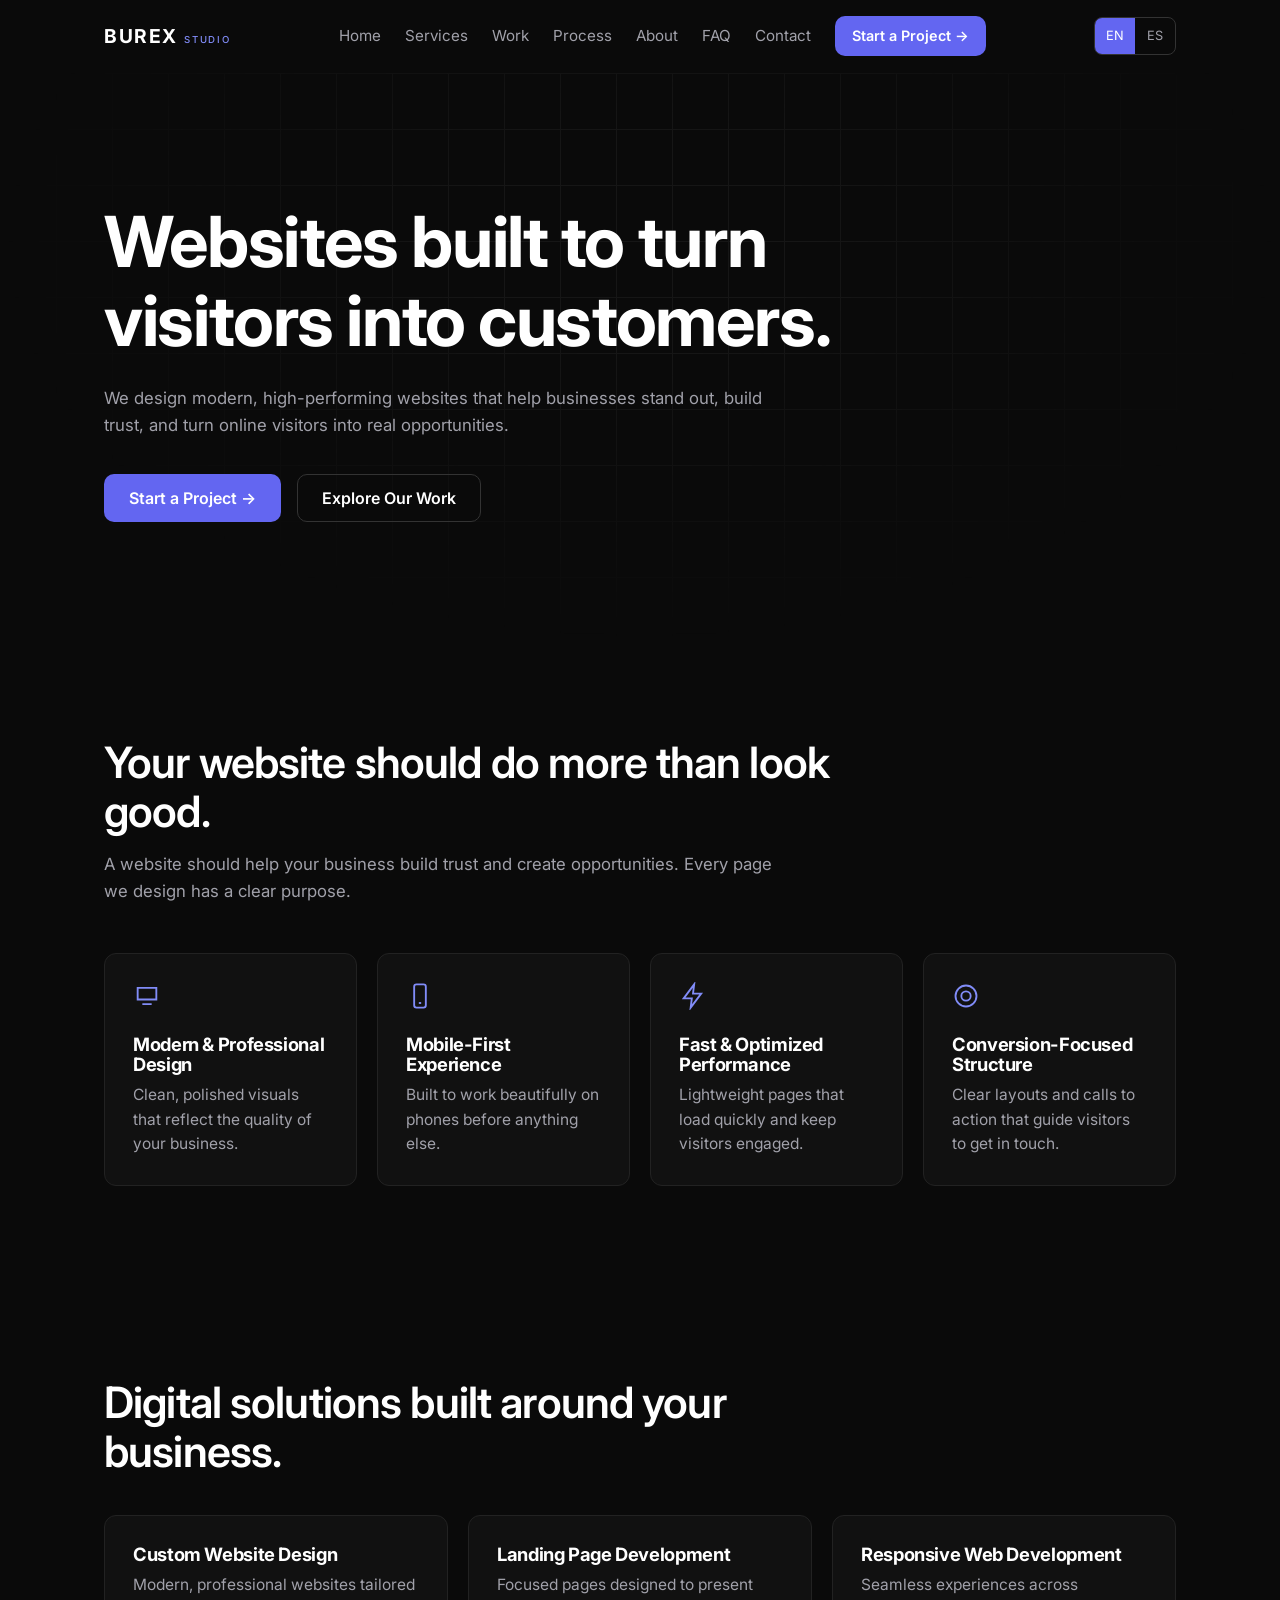
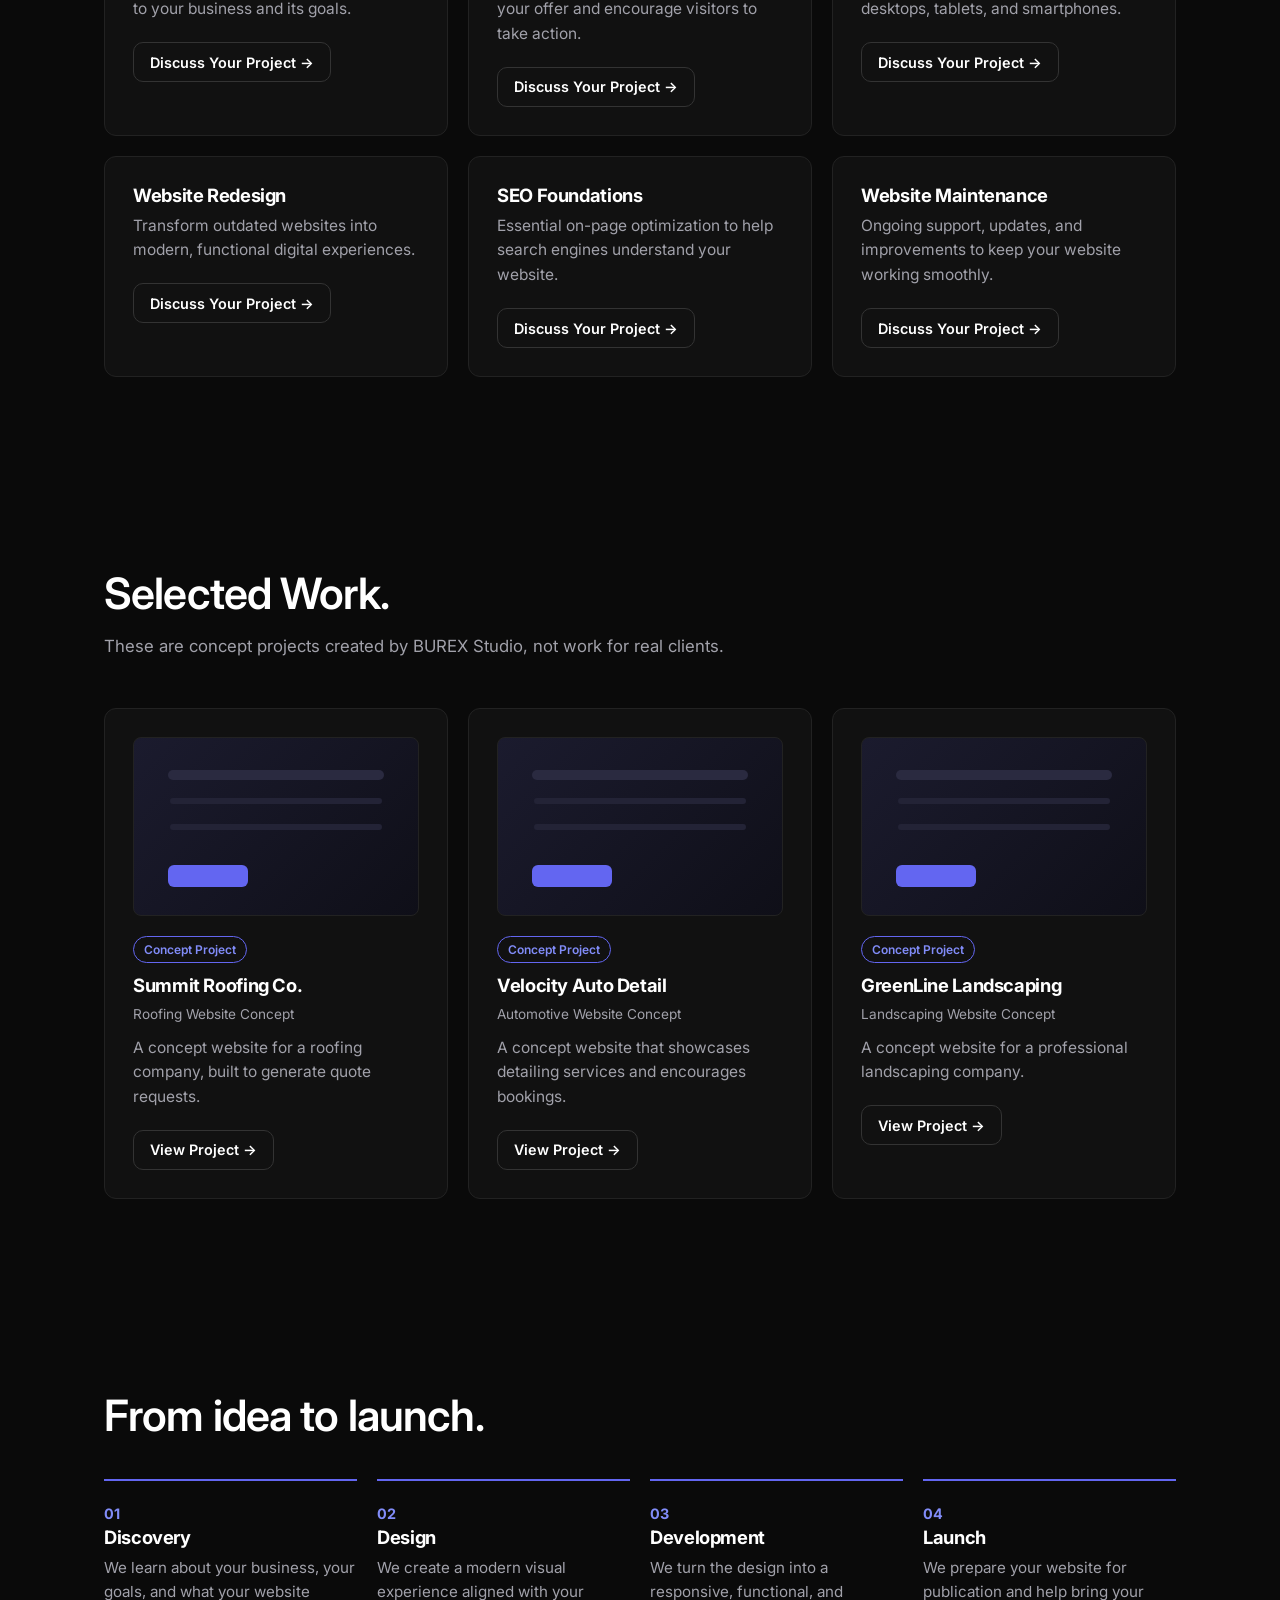
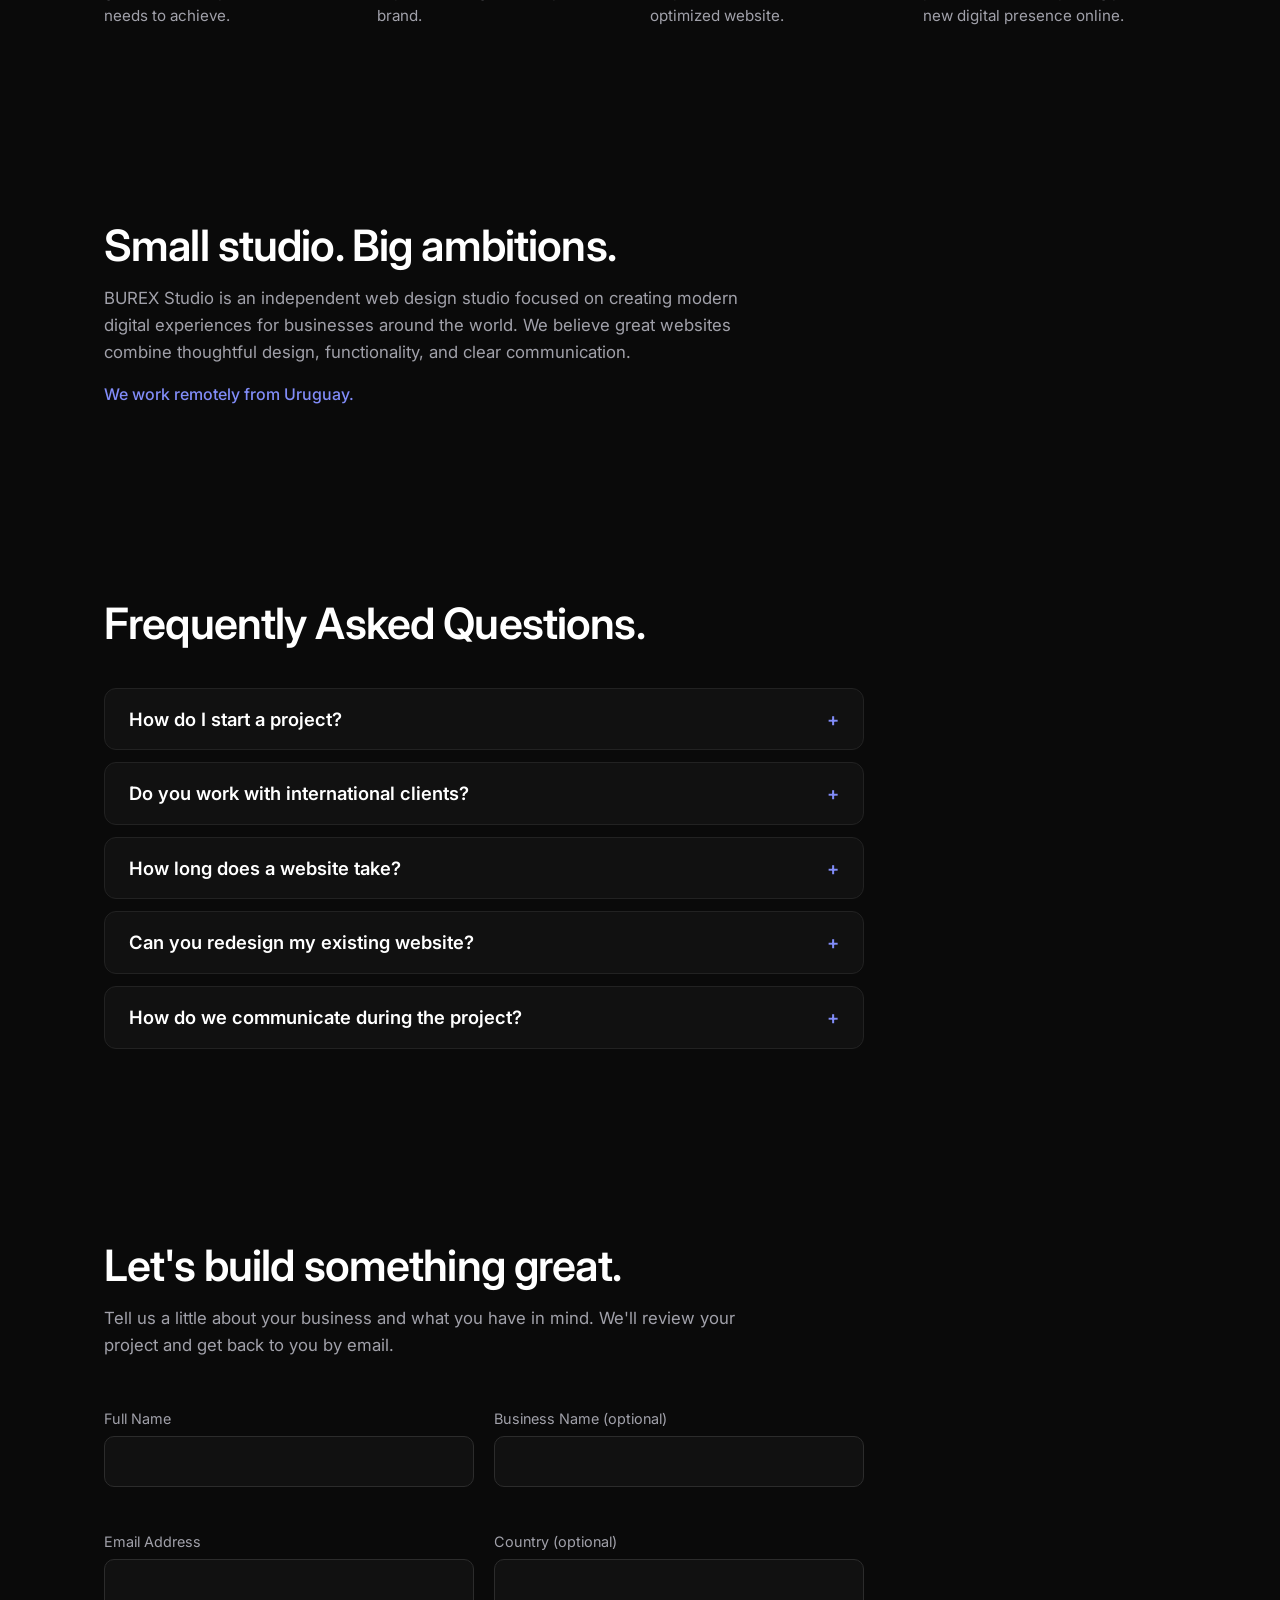
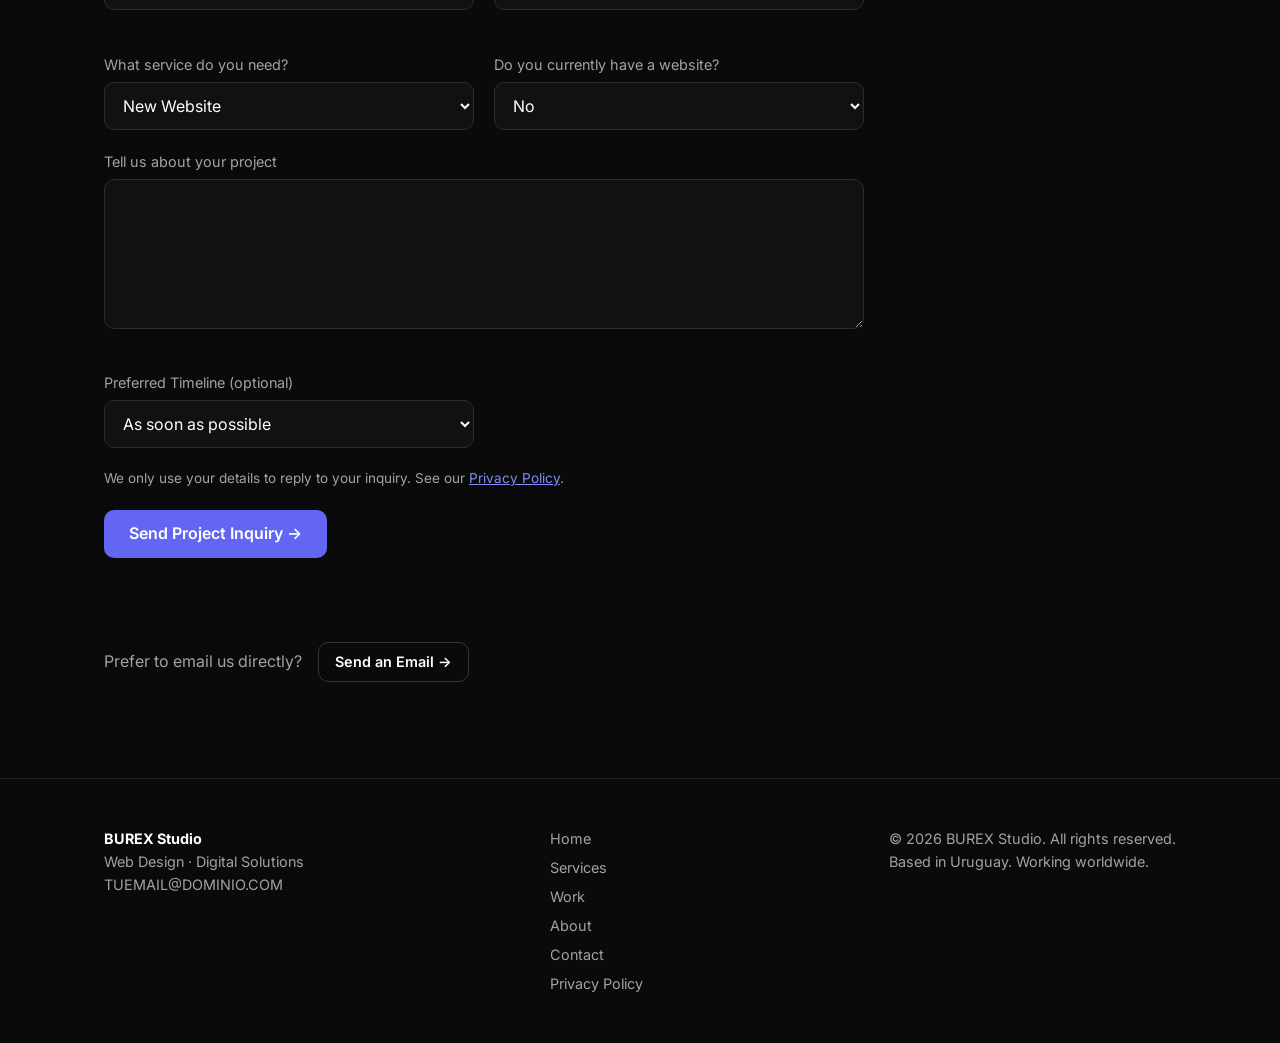
==== index.html @ cbcdcb1d "Primera version de BUREX Studio" ====
<!DOCTYPE html><html lang="en"><head><meta charset="UTF-8"><meta name="viewport" content="width=device-width, initial-scale=1">
<title>BUREX Studio | Web Design for Businesses</title><meta name="description" content="BUREX Studio designs modern, fast websites that help businesses build trust and win more customers.">
<meta property="og:title" content="BUREX Studio | Web Design for Businesses"><meta property="og:description" content="BUREX Studio designs modern, fast websites that help businesses build trust and win more customers."><meta property="og:type" content="website">
<link rel="icon" href="data:image/svg+xml,%3Csvg xmlns=%22http://www.w3.org/2000/svg%22 viewBox=%220 0 32 32%22%3E%3Crect width=%2232%22 height=%2232%22 rx=%228%22 fill=%22%236366f1%22/%3E%3Ctext x=%2216%22 y=%2222%22 font-size=%2218%22 font-weight=%22700%22 text-anchor=%22middle%22 fill=%22white%22 font-family=%22sans-serif%22%3EB%3C/text%3E%3C/svg%3E">
<link rel="preconnect" href="https://fonts.googleapis.com"><link rel="preconnect" href="https://fonts.gstatic.com" crossorigin><link rel="stylesheet" href="https://fonts.googleapis.com/css2?family=Inter:wght@400;500;600;700&display=swap">
<link rel="stylesheet" href="css/style.css"><link rel="stylesheet" href="css/responsive.css"><link rel="stylesheet" href="css/animations.css"></head>
<body data-root="" data-title-key="meta.title">
<header class="navbar"><div class="container navbar-inner"><a class="logo" href="index.html" aria-label="BUREX Studio">BUREX<small>STUDIO</small></a>
<nav aria-label="Main"><ul class="nav-menu" id="nav-menu"><li><a href="#home" data-i18n="nav.home">Home</a></li><li><a href="#services" data-i18n="nav.services">Services</a></li><li><a href="#work" data-i18n="nav.work">Work</a></li><li><a href="#process" data-i18n="nav.process">Process</a></li><li><a href="#about" data-i18n="nav.about">About</a></li><li><a href="#faq" data-i18n="nav.faq">FAQ</a></li><li><a href="#contact" data-i18n="nav.contact">Contact</a></li><li><a class="btn btn-primary btn-small" href="#contact" data-i18n="nav.cta">Start a Project →</a></li></ul></nav>
<div class="nav-actions"><div class="lang-switch" role="group" aria-label="Language"><button type="button" data-lang="en">EN</button><button type="button" data-lang="es">ES</button></div>
<button class="nav-toggle" aria-expanded="false" aria-controls="nav-menu" aria-label="Menu"><span></span><span></span><span></span></button></div></div></header>
<main id="main"><section id="home" class="hero-section"><div class="hero-grid" aria-hidden="true"></div><div class="container hero-content">
<h1 data-i18n="hero.title">Websites built to turn visitors into customers.</h1><p class="lead" data-i18n="hero.sub">We design modern, high-performing websites that help businesses stand out, build trust, and turn online visitors into real opportunities.</p>
<div class="hero-actions"><a class="btn btn-primary" href="#contact" data-i18n="nav.cta">Start a Project →</a><a class="btn btn-secondary" href="#work" data-i18n="hero.cta2">Explore Our Work</a></div></div></section><section id="benefits" class="benefits-section"><div class="container"><h2 class="reveal" data-i18n="benefits.title">Your website should do more than look good.</h2><p class="section-text reveal" data-i18n="benefits.text">A website should help your business build trust and create opportunities. Every page we design has a clear purpose.</p><div class="card-grid four"><article class="card reveal"><svg class="icon" viewBox="0 0 24 24" fill="none" stroke="currentColor" stroke-width="1.6" aria-hidden="true"><path d="M4 5h16v10H4zM8 19h8"/></svg><h3 data-i18n="benefits.1.t">Modern & Professional Design</h3><p data-i18n="benefits.1.d">Clean, polished visuals that reflect the quality of your business.</p></article><article class="card reveal"><svg class="icon" viewBox="0 0 24 24" fill="none" stroke="currentColor" stroke-width="1.6" aria-hidden="true"><rect x="7" y="2" width="10" height="20" rx="2"/><path d="M11 18h2"/></svg><h3 data-i18n="benefits.2.t">Mobile-First Experience</h3><p data-i18n="benefits.2.d">Built to work beautifully on phones before anything else.</p></article><article class="card reveal"><svg class="icon" viewBox="0 0 24 24" fill="none" stroke="currentColor" stroke-width="1.6" aria-hidden="true"><path d="M13 2 4 14h7l-1 8 9-12h-7z"/></svg><h3 data-i18n="benefits.3.t">Fast & Optimized Performance</h3><p data-i18n="benefits.3.d">Lightweight pages that load quickly and keep visitors engaged.</p></article><article class="card reveal"><svg class="icon" viewBox="0 0 24 24" fill="none" stroke="currentColor" stroke-width="1.6" aria-hidden="true"><circle cx="12" cy="12" r="9"/><circle cx="12" cy="12" r="4"/></svg><h3 data-i18n="benefits.4.t">Conversion-Focused Structure</h3><p data-i18n="benefits.4.d">Clear layouts and calls to action that guide visitors to get in touch.</p></article></div></div></section><section id="services" class="services-section"><div class="container"><h2 class="reveal" data-i18n="services.title">Digital solutions built around your business.</h2><div class="card-grid spaced"><article class="card reveal"><h3 data-i18n="services.1.t">Custom Website Design</h3><p data-i18n="services.1.d">Modern, professional websites tailored to your business and its goals.</p><a class="btn btn-secondary btn-small" href="#contact" data-i18n="services.cta">Discuss Your Project →</a></article><article class="card reveal"><h3 data-i18n="services.2.t">Landing Page Development</h3><p data-i18n="services.2.d">Focused pages designed to present your offer and encourage visitors to take action.</p><a class="btn btn-secondary btn-small" href="#contact" data-i18n="services.cta">Discuss Your Project →</a></article><article class="card reveal"><h3 data-i18n="services.3.t">Responsive Web Development</h3><p data-i18n="services.3.d">Seamless experiences across desktops, tablets, and smartphones.</p><a class="btn btn-secondary btn-small" href="#contact" data-i18n="services.cta">Discuss Your Project →</a></article><article class="card reveal"><h3 data-i18n="services.4.t">Website Redesign</h3><p data-i18n="services.4.d">Transform outdated websites into modern, functional digital experiences.</p><a class="btn btn-secondary btn-small" href="#contact" data-i18n="services.cta">Discuss Your Project →</a></article><article class="card reveal"><h3 data-i18n="services.5.t">SEO Foundations</h3><p data-i18n="services.5.d">Essential on-page optimization to help search engines understand your website.</p><a class="btn btn-secondary btn-small" href="#contact" data-i18n="services.cta">Discuss Your Project →</a></article><article class="card reveal"><h3 data-i18n="services.6.t">Website Maintenance</h3><p data-i18n="services.6.d">Ongoing support, updates, and improvements to keep your website working smoothly.</p><a class="btn btn-secondary btn-small" href="#contact" data-i18n="services.cta">Discuss Your Project →</a></article></div></div></section><section id="work" class="portfolio-section"><div class="container"><h2 class="reveal" data-i18n="work.title">Selected Work.</h2><p class="section-text reveal" data-i18n="work.note">These are concept projects created by BUREX Studio, not work for real clients.</p><div class="card-grid spaced"><article class="card reveal" id="summit-roofing"><div class="project-thumb" role="img" aria-label="Roofing Website Concept mockup"></div><span class="badge" data-i18n="work.badge">Concept Project</span><h3>Summit Roofing Co.</h3><p class="project-meta" data-i18n="work.1.c">Roofing Website Concept</p><p data-i18n="work.1.d">A concept website for a roofing company, built to generate quote requests.</p><a class="btn btn-secondary btn-small" href="pages/portfolio.html#summit-roofing" data-i18n="work.view">View Project →</a></article><article class="card reveal" id="velocity-auto"><div class="project-thumb" role="img" aria-label="Automotive Website Concept mockup"></div><span class="badge" data-i18n="work.badge">Concept Project</span><h3>Velocity Auto Detail</h3><p class="project-meta" data-i18n="work.2.c">Automotive Website Concept</p><p data-i18n="work.2.d">A concept website that showcases detailing services and encourages bookings.</p><a class="btn btn-secondary btn-small" href="pages/portfolio.html#velocity-auto" data-i18n="work.view">View Project →</a></article><article class="card reveal" id="greenline"><div class="project-thumb" role="img" aria-label="Landscaping Website Concept mockup"></div><span class="badge" data-i18n="work.badge">Concept Project</span><h3>GreenLine Landscaping</h3><p class="project-meta" data-i18n="work.3.c">Landscaping Website Concept</p><p data-i18n="work.3.d">A concept website for a professional landscaping company.</p><a class="btn btn-secondary btn-small" href="pages/portfolio.html#greenline" data-i18n="work.view">View Project →</a></article></div></div></section><section id="process" class="process-section"><div class="container"><h2 class="reveal" data-i18n="process.title">From idea to launch.</h2><ol class="steps spaced"><li class="step reveal"><span class="step-number">01</span><h3 data-i18n="process.1.t">Discovery</h3><p data-i18n="process.1.d">We learn about your business, your goals, and what your website needs to achieve.</p></li><li class="step reveal"><span class="step-number">02</span><h3 data-i18n="process.2.t">Design</h3><p data-i18n="process.2.d">We create a modern visual experience aligned with your brand.</p></li><li class="step reveal"><span class="step-number">03</span><h3 data-i18n="process.3.t">Development</h3><p data-i18n="process.3.d">We turn the design into a responsive, functional, and optimized website.</p></li><li class="step reveal"><span class="step-number">04</span><h3 data-i18n="process.4.t">Launch</h3><p data-i18n="process.4.d">We prepare your website for publication and help bring your new digital presence online.</p></li></ol></div></section><section id="about" class="about-section"><div class="container"><h2 class="reveal" data-i18n="about.title">Small studio. Big ambitions.</h2><p class="section-text tight" data-i18n="about.text">BUREX Studio is an independent web design studio focused on creating modern digital experiences for businesses around the world. We believe great websites combine thoughtful design, functionality, and clear communication.</p><p class="about-location" data-i18n="about.loc">We work remotely from Uruguay.</p></div></section><section id="faq" class="faq-section"><div class="container"><h2 data-i18n="faq.title">Frequently Asked Questions.</h2><div class="faq-list spaced"><div class="faq-item"><h3><button class="faq-question" aria-expanded="false" data-i18n="faq.1.q">How do I start a project?</button></h3><div class="faq-answer"><div><p data-i18n="faq.1.a">Simply complete our project inquiry form. We'll review your request and get back to you by email.</p></div></div></div><div class="faq-item"><h3><button class="faq-question" aria-expanded="false" data-i18n="faq.2.q">Do you work with international clients?</button></h3><div class="faq-answer"><div><p data-i18n="faq.2.a">Yes. We work remotely and welcome projects from businesses around the world.</p></div></div></div><div class="faq-item"><h3><button class="faq-question" aria-expanded="false" data-i18n="faq.3.q">How long does a website take?</button></h3><div class="faq-answer"><div><p data-i18n="faq.3.a">Timelines depend on the size and complexity of each project. We'll discuss an estimated schedule after reviewing your requirements.</p></div></div></div><div class="faq-item"><h3><button class="faq-question" aria-expanded="false" data-i18n="faq.4.q">Can you redesign my existing website?</button></h3><div class="faq-answer"><div><p data-i18n="faq.4.a">Yes. We can help modernize your website's design, structure, and user experience.</p></div></div></div><div class="faq-item"><h3><button class="faq-question" aria-expanded="false" data-i18n="faq.5.q">How do we communicate during the project?</button></h3><div class="faq-answer"><div><p data-i18n="faq.5.a">Communication is primarily handled through email, making it easy to share updates, feedback, and project details.</p></div></div></div></div></div></section><section id="contact" class="contact-section"><div class="container"><h2 data-i18n="contact.title">Let's build something great.</h2><p class="section-text" data-i18n="contact.sub">Tell us a little about your business and what you have in mind. We'll review your project and get back to you by email.</p>
<form id="contact-form" class="contact-form" novalidate>
<div class="field"><label for="name" data-i18n="contact.name">Full Name</label><input id="name" name="Full Name" type="text" required autocomplete="name"><span class="field-error" id="name-error" role="alert"></span></div><div class="field"><label for="business" data-i18n="contact.business">Business Name (optional)</label><input id="business" name="Business Name" type="text" autocomplete="organization"></div><div class="field"><label for="email" data-i18n="contact.email">Email Address</label><input id="email" name="email" type="email" required autocomplete="email"><span class="field-error" id="email-error" role="alert"></span></div><div class="field"><label for="country" data-i18n="contact.country">Country (optional)</label><input id="country" name="Country" type="text" autocomplete="country-name"></div>
<div class="field"><label for="service" data-i18n="contact.service">What service do you need?</label><select id="service" name="Service"><option value="New Website" data-i18n="contact.s1">New Website</option><option value="Website Redesign" data-i18n="contact.s2">Website Redesign</option><option value="Landing Page" data-i18n="contact.s3">Landing Page</option><option value="Website Maintenance" data-i18n="contact.s4">Website Maintenance</option><option value="Other" data-i18n="contact.s5">Other</option></select></div>
<div class="field"><label for="hasSite" data-i18n="contact.hasSite">Do you currently have a website?</label><select id="hasSite" name="Has Website"><option value="No" data-i18n="contact.no">No</option><option value="Yes" data-i18n="contact.yes">Yes</option></select></div>
<div class="field full" id="siteUrlField" hidden><label for="siteUrl" data-i18n="contact.url">Website URL</label><input id="siteUrl" name="Current Website" type="url" placeholder="https://"></div>
<div class="field full"><label for="project" data-i18n="contact.project">Tell us about your project</label><textarea id="project" name="Project Details" required></textarea><span class="field-error" id="project-error" role="alert"></span></div>
<div class="field"><label for="timeline" data-i18n="contact.timeline">Preferred Timeline (optional)</label><select id="timeline" name="Timeline"><option value="As soon as possible" data-i18n="contact.t1">As soon as possible</option><option value="Within a month" data-i18n="contact.t2">Within a month</option><option value="Flexible" data-i18n="contact.t3">Flexible</option><option value="Not sure yet" data-i18n="contact.t4">Not sure yet</option></select></div>
<div class="visually-hidden" aria-hidden="true"><label>Leave empty<input name="_gotcha" tabindex="-1" autocomplete="off"></label></div>
<p class="form-note full"><span data-i18n="contact.privacy">We only use your details to reply to your inquiry. See our</span> <a href="pages/privacy.html" data-i18n="contact.privacyLink">Privacy Policy</a>.</p>
<div class="form-actions"><button class="btn btn-primary" id="submit-btn" type="submit" data-i18n="contact.send">Send Project Inquiry →</button></div>
<p class="form-status" id="form-status" role="status" aria-live="polite"></p>
</form>
<div class="alt-contact"><span data-i18n="contact.alt">Prefer to email us directly?</span> <a class="btn btn-secondary btn-small" id="mailto-btn" href="mailto:" data-i18n="contact.altBtn">Send an Email →</a></div></div></section></main>
<footer class="footer"><div class="container footer-inner"><div><strong>BUREX Studio</strong><p data-i18n="footer.tag">Web Design · Digital Solutions</p><p><a id="footer-email" href="mailto:"></a></p></div>
<ul class="footer-links"><li><a href="#home" data-i18n="nav.home">Home</a></li><li><a href="#services" data-i18n="nav.services">Services</a></li><li><a href="#work" data-i18n="nav.work">Work</a></li><li><a href="#about" data-i18n="nav.about">About</a></li><li><a href="#contact" data-i18n="nav.contact">Contact</a></li><li><a href="pages/privacy.html" data-i18n="footer.privacy">Privacy Policy</a></li></ul>
<p>© <span id="year"></span> BUREX Studio. <span data-i18n="footer.rights">All rights reserved.</span><br><span data-i18n="footer.based">Based in Uruguay. Working worldwide.</span></p></div></footer>
<script src="js/config.js"></script><script src="js/navigation.js"></script><script src="js/animations.js"></script><script src="js/translations.js"></script><script src="js/main.js"></script><script src="js/contact.js"></script></body></html>
---- css/style.css ----
:root{--background:#0a0a0a;--surface:#111;--border:#222;--text-primary:#fff;--text-secondary:#a1a1aa;--accent:#6366f1;--accent-hover:#818cf8;--radius:12px;--max:1120px}
*{box-sizing:border-box;margin:0;padding:0}
html{scroll-behavior:smooth;scroll-padding-top:80px}
body{background:var(--background);color:var(--text-primary);font-family:Inter,system-ui,-apple-system,"Segoe UI",sans-serif;line-height:1.6;overflow-x:hidden}
a{color:inherit;text-decoration:none}[hidden]{display:none!important}
:focus-visible{outline:2px solid var(--accent-hover);outline-offset:3px}
.container{max-width:var(--max);margin:0 auto;padding:0 24px}
section{padding:96px 0}
h1,h2,h3{line-height:1.12;letter-spacing:-.02em}
h1{font-size:clamp(2.4rem,6vw,4.4rem);font-weight:700}
h2{font-size:clamp(1.8rem,3.6vw,2.7rem);font-weight:600;max-width:18em;margin-bottom:16px}
h3{font-size:1.15rem;margin-bottom:8px}
.lead,.section-text{color:var(--text-secondary);max-width:40em;font-size:1.05rem}
.section-text{margin-bottom:48px}.section-text.tight{margin-bottom:16px}.spaced{margin-top:40px}
.visually-hidden{position:absolute;left:-9999px;width:1px;height:1px;overflow:hidden}
.btn{display:inline-flex;align-items:center;justify-content:center;min-height:48px;padding:0 24px;border-radius:10px;font:inherit;font-weight:600;border:1px solid transparent;cursor:pointer;transition:background .2s,transform .2s,border-color .2s}
.btn:hover{transform:translateY(-1px)}.btn:disabled{opacity:.6;cursor:wait}
.btn-primary{background:var(--accent);color:#fff}.btn-primary:hover{background:var(--accent-hover)}
.btn-secondary{border-color:#333;color:#fff;background:transparent}.btn-secondary:hover{border-color:var(--accent)}
.btn-small{min-height:40px;padding:0 16px;font-size:.9rem}
.navbar{position:sticky;top:0;z-index:50;border-bottom:1px solid transparent;transition:background .3s,border-color .3s}
.navbar.scrolled{background:rgba(10,10,10,.85);backdrop-filter:blur(12px);border-color:var(--border)}
.navbar-inner{display:flex;align-items:center;justify-content:space-between;height:72px;gap:16px}
.logo{font-weight:700;letter-spacing:.08em;font-size:1.2rem}.logo small{font-size:.6rem;font-weight:500;color:var(--accent-hover);margin-left:6px;letter-spacing:.2em}
.nav-menu{display:flex;align-items:center;gap:24px;list-style:none}
.nav-menu a:not(.btn){color:var(--text-secondary);font-size:.95rem;transition:color .2s}.nav-menu a:not(.btn):hover{color:#fff}
.nav-actions{display:flex;align-items:center;gap:8px}
.lang-switch{display:flex;border:1px solid #333;border-radius:8px;overflow:hidden}
.lang-switch button{background:none;border:0;color:var(--text-secondary);font:inherit;font-size:.8rem;min-width:40px;min-height:36px;cursor:pointer}
.lang-switch button[aria-pressed=true]{background:var(--accent);color:#fff}
.nav-toggle{display:none;background:none;border:0;width:44px;height:44px;cursor:pointer;flex-direction:column;justify-content:center;gap:6px;align-items:center}
.nav-toggle span{display:block;width:24px;height:2px;background:#fff;transition:transform .3s,opacity .3s}
.nav-toggle[aria-expanded=true] span:nth-child(1){transform:translateY(8px) rotate(45deg)}
.nav-toggle[aria-expanded=true] span:nth-child(2){opacity:0}
.nav-toggle[aria-expanded=true] span:nth-child(3){transform:translateY(-8px) rotate(-45deg)}
.hero-section{position:relative;padding:130px 0 120px;overflow:hidden}
.hero-grid{position:absolute;inset:0;background-image:linear-gradient(var(--border) 1px,transparent 1px),linear-gradient(90deg,var(--border) 1px,transparent 1px);background-size:56px 56px;opacity:.5;-webkit-mask-image:radial-gradient(ellipse at 50% 30%,#000 20%,transparent 70%);mask-image:radial-gradient(ellipse at 50% 30%,#000 20%,transparent 70%)}
.hero-content{position:relative}.hero-content h1{max-width:12em;margin-bottom:24px}
.hero-actions{display:flex;gap:16px;flex-wrap:wrap;margin-top:36px}
.card-grid{display:grid;grid-template-columns:repeat(3,1fr);gap:20px}.card-grid.four{grid-template-columns:repeat(4,1fr)}
.card{background:var(--surface);border:1px solid var(--border);border-radius:var(--radius);padding:28px;transition:border-color .2s}
.card:hover{border-color:var(--accent)}.card p{color:var(--text-secondary);font-size:.97rem}
.icon{width:28px;height:28px;color:var(--accent-hover);margin-bottom:16px}
.card .btn{margin-top:20px}
.project-thumb{aspect-ratio:16/10;border-radius:8px;margin-bottom:20px;background:linear-gradient(135deg,#1b1b2e,#0f0f18);border:1px solid var(--border);position:relative;overflow:hidden}
.project-thumb::before{content:"";position:absolute;left:12%;right:12%;top:18%;height:10px;border-radius:5px;background:#2a2a40;box-shadow:0 26px 0 -2px #232336,0 52px 0 -2px #232336}
.project-thumb::after{content:"";position:absolute;left:12%;bottom:16%;width:28%;height:22px;border-radius:6px;background:var(--accent)}
.badge{display:inline-block;font-size:.75rem;font-weight:600;padding:3px 10px;border-radius:99px;border:1px solid var(--accent);color:var(--accent-hover);margin-bottom:12px}
.card .project-meta{font-size:.85rem;margin-bottom:10px}
.steps{display:grid;grid-template-columns:repeat(4,1fr);gap:20px;list-style:none}
.step{border-top:2px solid var(--accent);padding-top:20px}.step-number{color:var(--accent-hover);font-weight:700;font-size:.9rem}.step p{color:var(--text-secondary);font-size:.95rem}
.about-location{color:var(--accent-hover);font-weight:500}
.faq-list{max-width:760px;display:grid;gap:12px}
.faq-item{border:1px solid var(--border);border-radius:var(--radius);background:var(--surface)}.faq-item h3{margin:0}
.faq-question{width:100%;text-align:left;background:none;border:0;color:#fff;font:inherit;font-weight:600;padding:20px 24px;min-height:56px;cursor:pointer;display:flex;justify-content:space-between;gap:16px}
.faq-question::after{content:"+";color:var(--accent-hover);transition:transform .3s}.faq-question[aria-expanded=true]::after{transform:rotate(45deg)}
.faq-answer{display:grid;grid-template-rows:0fr;transition:grid-template-rows .35s ease}.faq-answer.open{grid-template-rows:1fr}
.faq-answer>div{overflow:hidden}.faq-answer p{padding:0 24px 20px;color:var(--text-secondary)}
.contact-form{display:grid;grid-template-columns:1fr 1fr;gap:20px;max-width:760px}
.field{display:grid;gap:6px;align-content:start}.field.full,.form-note,.form-actions,.form-status{grid-column:1/-1}
label{font-size:.9rem;color:var(--text-secondary)}
input,select,textarea{background:var(--surface);border:1px solid #2c2c2c;border-radius:10px;color:#fff;font:inherit;padding:12px 14px;min-height:48px;width:100%}
textarea{min-height:150px;resize:vertical}
input:focus,select:focus,textarea:focus{border-color:var(--accent);outline:none}
input.invalid,textarea.invalid{border-color:#f87171}
.field-error{color:#f87171;font-size:.85rem;min-height:1.2em}
.form-note{color:var(--text-secondary);font-size:.85rem}.form-note a{color:var(--accent-hover);text-decoration:underline}
.form-status{min-height:1.5em}.form-status.ok{color:#4ade80}.form-status.err{color:#f87171}
.alt-contact{margin-top:40px;display:flex;gap:16px;align-items:center;flex-wrap:wrap;color:var(--text-secondary)}
.page-hero{padding:80px 0 0}.page-hero h1{font-size:clamp(2rem,4vw,3rem)}
.prose{max-width:720px}
.footer{border-top:1px solid var(--border);padding:48px 0;color:var(--text-secondary);font-size:.9rem}
.footer-inner{display:flex;justify-content:space-between;flex-wrap:wrap;gap:24px}
.footer strong{color:#fff}.footer-links{list-style:none;display:grid;gap:6px}.footer a:hover{color:#fff}
---- css/responsive.css ----
@media (max-width:1024px){.card-grid.four,.steps{grid-template-columns:1fr 1fr}.card-grid{grid-template-columns:1fr 1fr}}
@media (max-width:768px){
section{padding:64px 0}.hero-section{padding:72px 0}
.nav-toggle{display:flex}
.nav-menu{position:absolute;top:72px;left:0;right:0;flex-direction:column;align-items:stretch;gap:0;background:var(--background);border-bottom:1px solid var(--border);padding:8px 24px 24px;display:none}
.nav-menu.open{display:flex}.nav-menu li a:not(.btn){display:block;padding:14px 0}
.card-grid,.card-grid.four,.steps,.contact-form{grid-template-columns:1fr}
.hero-actions .btn,.form-actions .btn{width:100%}
}
---- css/animations.css ----
.hero-grid{animation:grid-drift 30s linear infinite}
@keyframes grid-drift{to{background-position:56px 56px}}
.reveal{opacity:0;transform:translateY(16px);transition:opacity .6s ease,transform .6s ease}.reveal.visible{opacity:1;transform:none}
@media (prefers-reduced-motion:reduce){*{animation:none!important;transition:none!important;scroll-behavior:auto!important}.reveal{opacity:1;transform:none}}
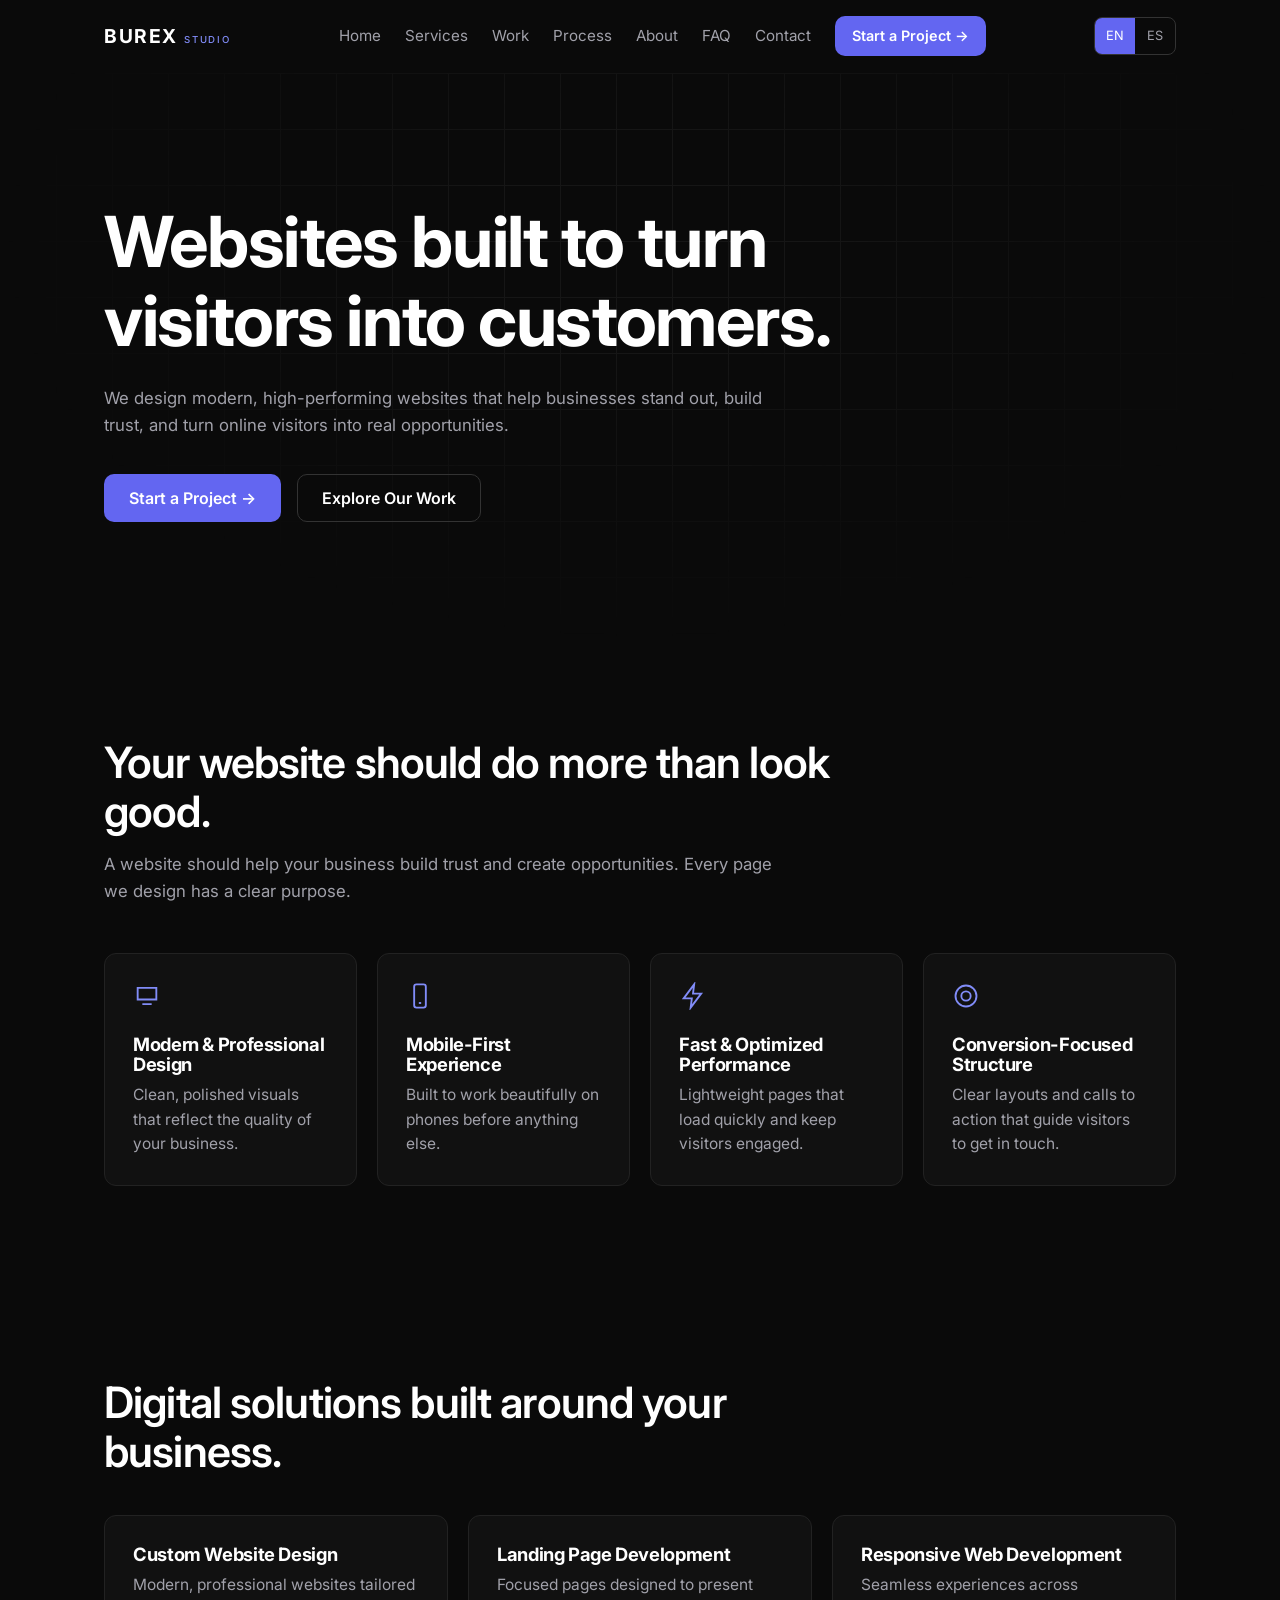
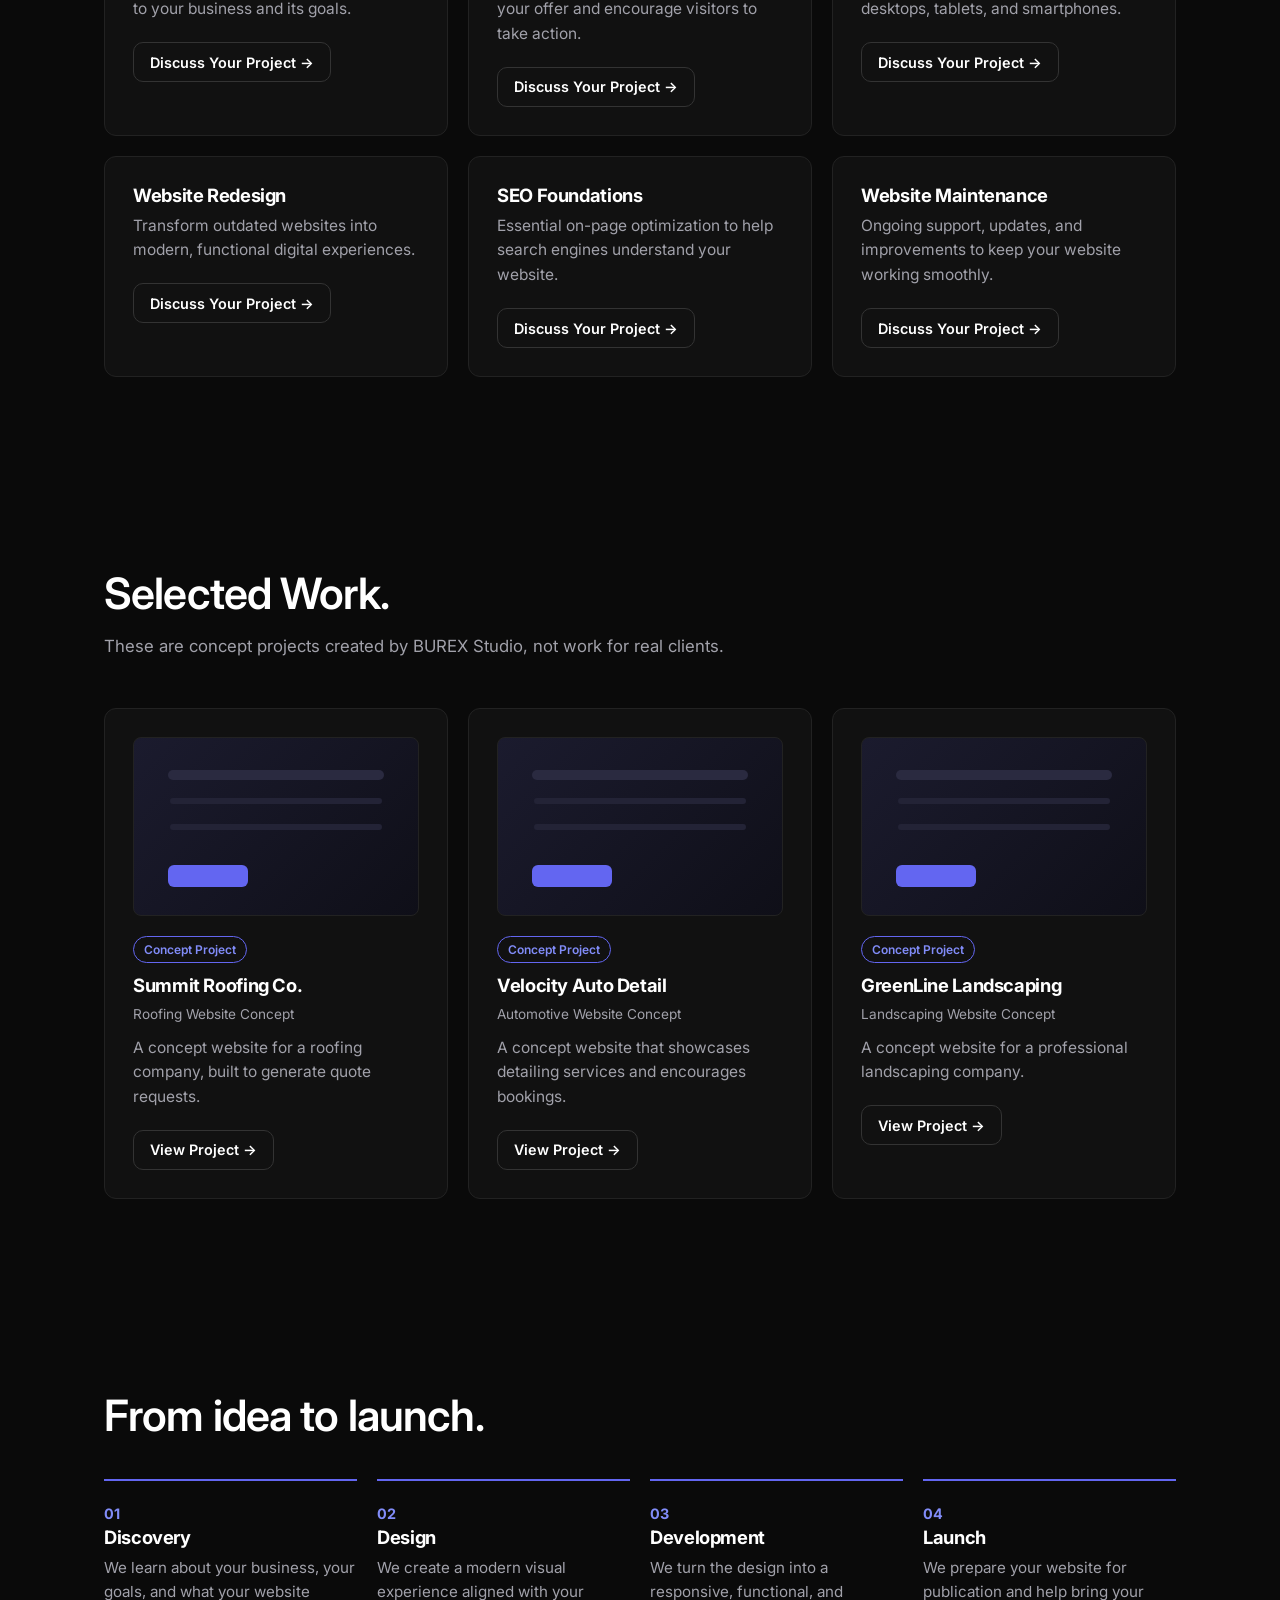
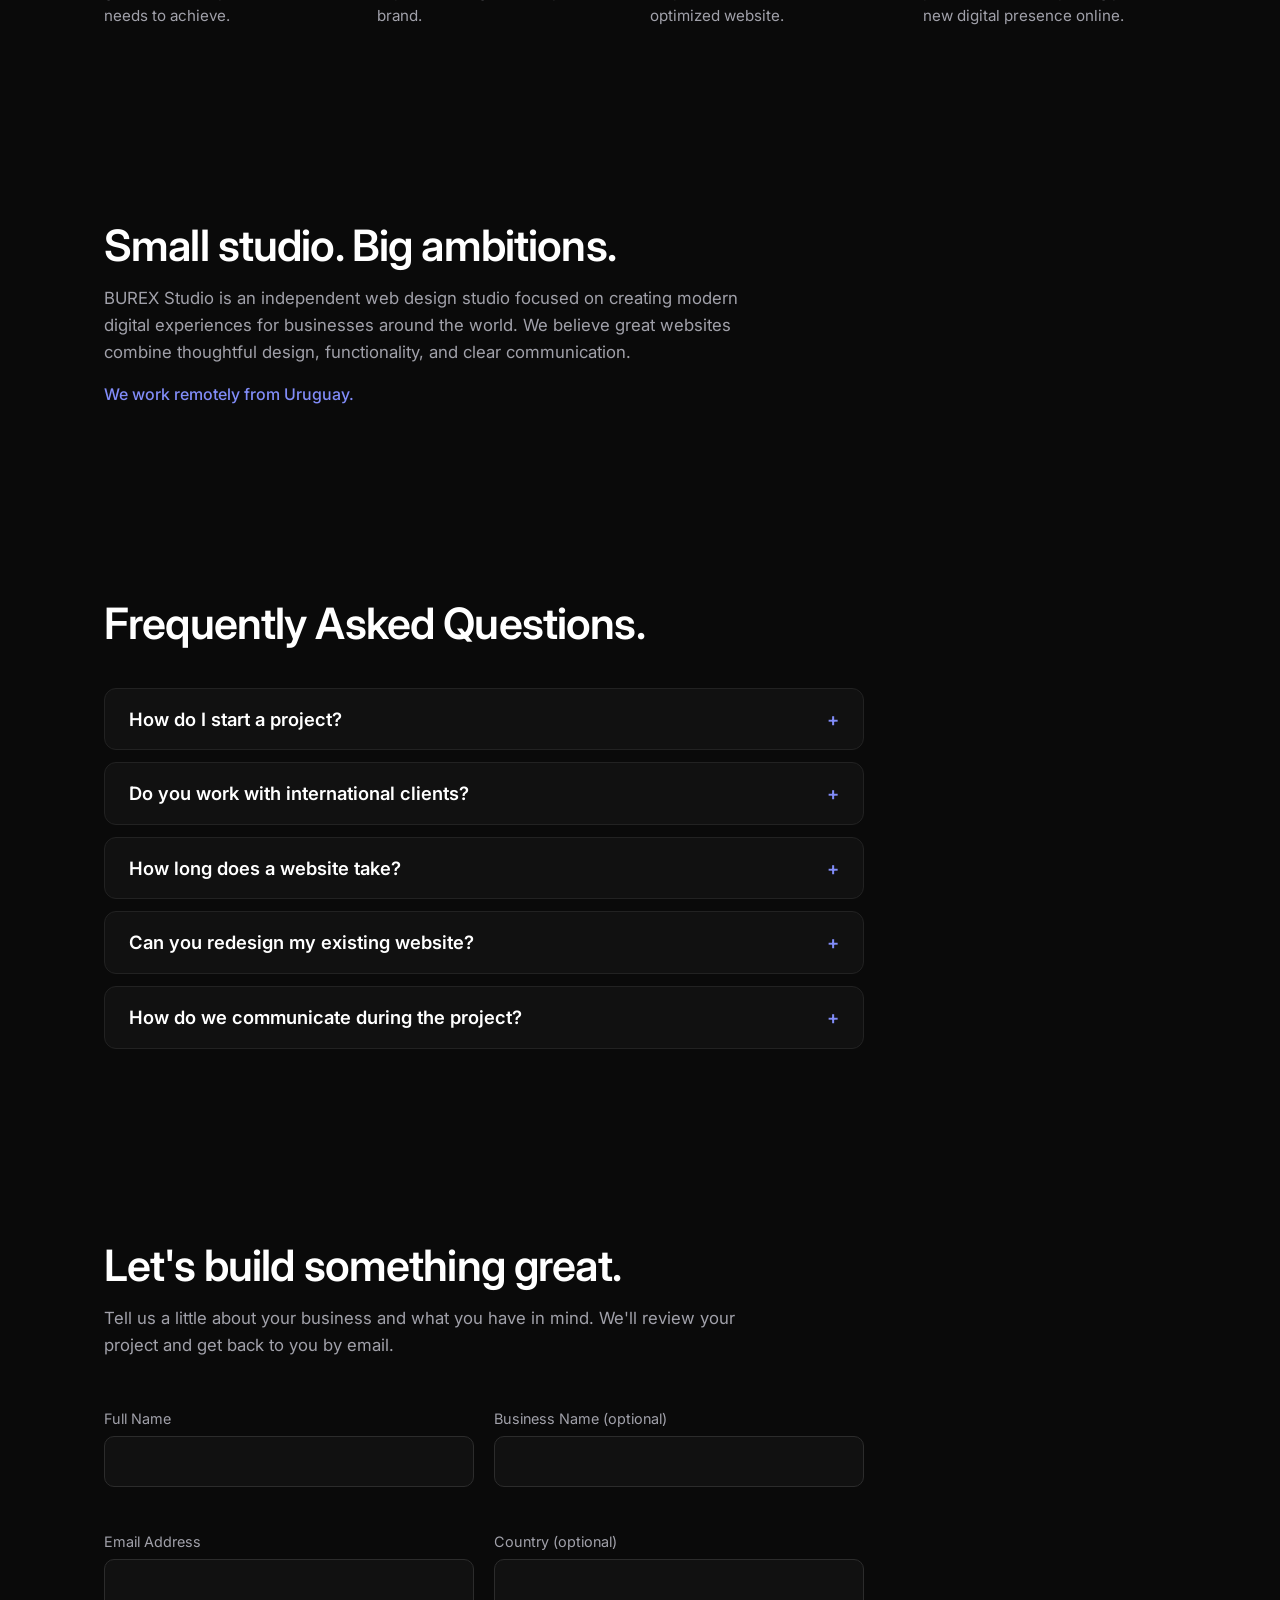
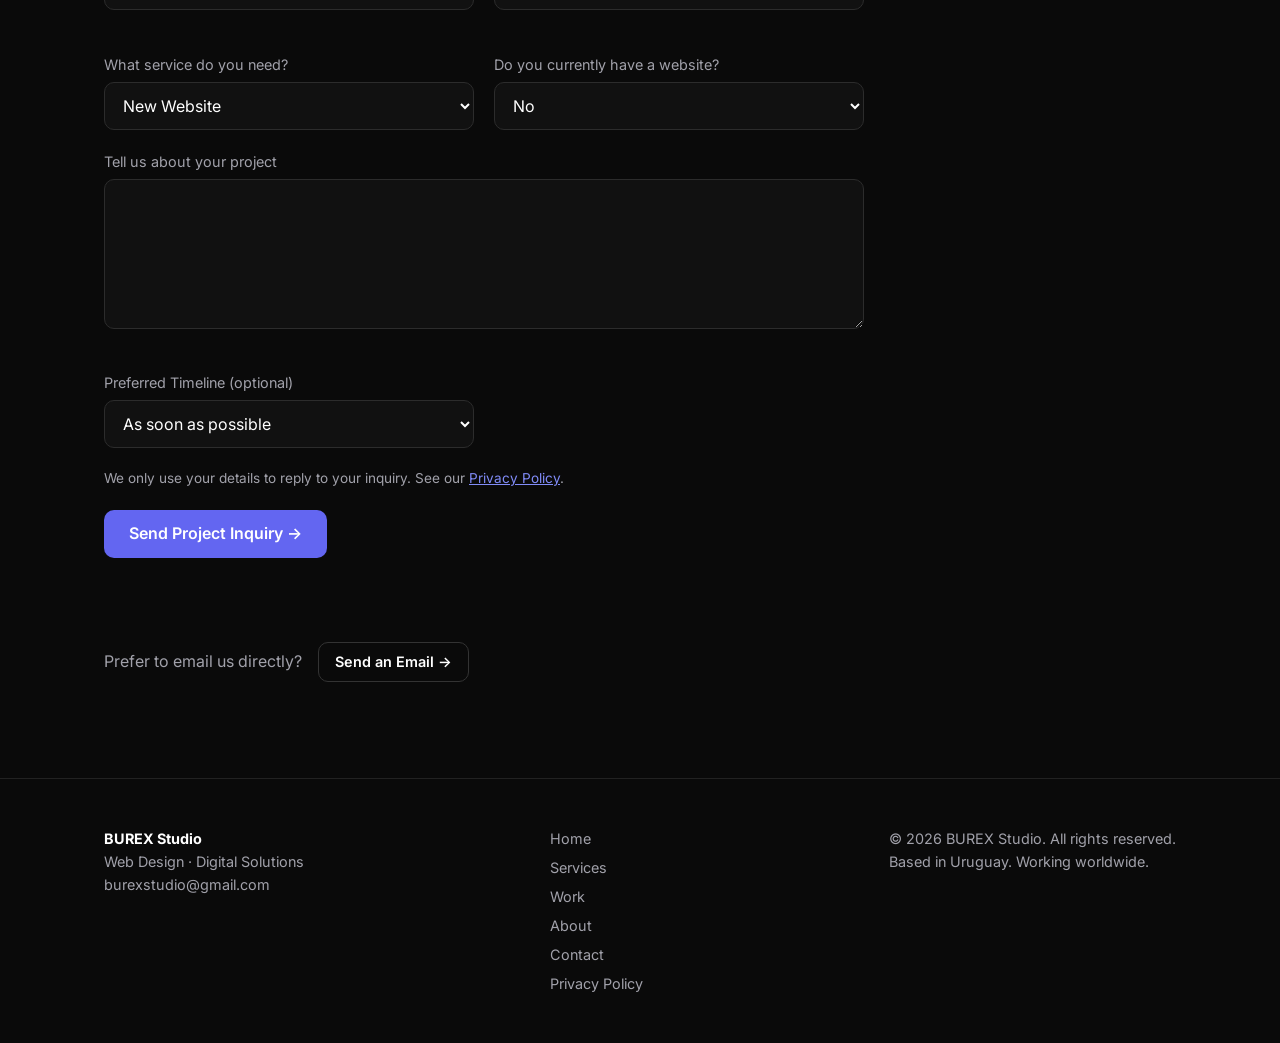
==== commit d1a95ec3: "Cambiar formulario a Netlify Forms" ====
--- a/index.html
+++ b/index.html
@@ -12,7 +12,8 @@
 <main id="main"><section id="home" class="hero-section"><div class="hero-grid" aria-hidden="true"></div><div class="container hero-content">
 <h1 data-i18n="hero.title">Websites built to turn visitors into customers.</h1><p class="lead" data-i18n="hero.sub">We design modern, high-performing websites that help businesses stand out, build trust, and turn online visitors into real opportunities.</p>
 <div class="hero-actions"><a class="btn btn-primary" href="#contact" data-i18n="nav.cta">Start a Project →</a><a class="btn btn-secondary" href="#work" data-i18n="hero.cta2">Explore Our Work</a></div></div></section><section id="benefits" class="benefits-section"><div class="container"><h2 class="reveal" data-i18n="benefits.title">Your website should do more than look good.</h2><p class="section-text reveal" data-i18n="benefits.text">A website should help your business build trust and create opportunities. Every page we design has a clear purpose.</p><div class="card-grid four"><article class="card reveal"><svg class="icon" viewBox="0 0 24 24" fill="none" stroke="currentColor" stroke-width="1.6" aria-hidden="true"><path d="M4 5h16v10H4zM8 19h8"/></svg><h3 data-i18n="benefits.1.t">Modern & Professional Design</h3><p data-i18n="benefits.1.d">Clean, polished visuals that reflect the quality of your business.</p></article><article class="card reveal"><svg class="icon" viewBox="0 0 24 24" fill="none" stroke="currentColor" stroke-width="1.6" aria-hidden="true"><rect x="7" y="2" width="10" height="20" rx="2"/><path d="M11 18h2"/></svg><h3 data-i18n="benefits.2.t">Mobile-First Experience</h3><p data-i18n="benefits.2.d">Built to work beautifully on phones before anything else.</p></article><article class="card reveal"><svg class="icon" viewBox="0 0 24 24" fill="none" stroke="currentColor" stroke-width="1.6" aria-hidden="true"><path d="M13 2 4 14h7l-1 8 9-12h-7z"/></svg><h3 data-i18n="benefits.3.t">Fast & Optimized Performance</h3><p data-i18n="benefits.3.d">Lightweight pages that load quickly and keep visitors engaged.</p></article><article class="card reveal"><svg class="icon" viewBox="0 0 24 24" fill="none" stroke="currentColor" stroke-width="1.6" aria-hidden="true"><circle cx="12" cy="12" r="9"/><circle cx="12" cy="12" r="4"/></svg><h3 data-i18n="benefits.4.t">Conversion-Focused Structure</h3><p data-i18n="benefits.4.d">Clear layouts and calls to action that guide visitors to get in touch.</p></article></div></div></section><section id="services" class="services-section"><div class="container"><h2 class="reveal" data-i18n="services.title">Digital solutions built around your business.</h2><div class="card-grid spaced"><article class="card reveal"><h3 data-i18n="services.1.t">Custom Website Design</h3><p data-i18n="services.1.d">Modern, professional websites tailored to your business and its goals.</p><a class="btn btn-secondary btn-small" href="#contact" data-i18n="services.cta">Discuss Your Project →</a></article><article class="card reveal"><h3 data-i18n="services.2.t">Landing Page Development</h3><p data-i18n="services.2.d">Focused pages designed to present your offer and encourage visitors to take action.</p><a class="btn btn-secondary btn-small" href="#contact" data-i18n="services.cta">Discuss Your Project →</a></article><article class="card reveal"><h3 data-i18n="services.3.t">Responsive Web Development</h3><p data-i18n="services.3.d">Seamless experiences across desktops, tablets, and smartphones.</p><a class="btn btn-secondary btn-small" href="#contact" data-i18n="services.cta">Discuss Your Project →</a></article><article class="card reveal"><h3 data-i18n="services.4.t">Website Redesign</h3><p data-i18n="services.4.d">Transform outdated websites into modern, functional digital experiences.</p><a class="btn btn-secondary btn-small" href="#contact" data-i18n="services.cta">Discuss Your Project →</a></article><article class="card reveal"><h3 data-i18n="services.5.t">SEO Foundations</h3><p data-i18n="services.5.d">Essential on-page optimization to help search engines understand your website.</p><a class="btn btn-secondary btn-small" href="#contact" data-i18n="services.cta">Discuss Your Project →</a></article><article class="card reveal"><h3 data-i18n="services.6.t">Website Maintenance</h3><p data-i18n="services.6.d">Ongoing support, updates, and improvements to keep your website working smoothly.</p><a class="btn btn-secondary btn-small" href="#contact" data-i18n="services.cta">Discuss Your Project →</a></article></div></div></section><section id="work" class="portfolio-section"><div class="container"><h2 class="reveal" data-i18n="work.title">Selected Work.</h2><p class="section-text reveal" data-i18n="work.note">These are concept projects created by BUREX Studio, not work for real clients.</p><div class="card-grid spaced"><article class="card reveal" id="summit-roofing"><div class="project-thumb" role="img" aria-label="Roofing Website Concept mockup"></div><span class="badge" data-i18n="work.badge">Concept Project</span><h3>Summit Roofing Co.</h3><p class="project-meta" data-i18n="work.1.c">Roofing Website Concept</p><p data-i18n="work.1.d">A concept website for a roofing company, built to generate quote requests.</p><a class="btn btn-secondary btn-small" href="pages/portfolio.html#summit-roofing" data-i18n="work.view">View Project →</a></article><article class="card reveal" id="velocity-auto"><div class="project-thumb" role="img" aria-label="Automotive Website Concept mockup"></div><span class="badge" data-i18n="work.badge">Concept Project</span><h3>Velocity Auto Detail</h3><p class="project-meta" data-i18n="work.2.c">Automotive Website Concept</p><p data-i18n="work.2.d">A concept website that showcases detailing services and encourages bookings.</p><a class="btn btn-secondary btn-small" href="pages/portfolio.html#velocity-auto" data-i18n="work.view">View Project →</a></article><article class="card reveal" id="greenline"><div class="project-thumb" role="img" aria-label="Landscaping Website Concept mockup"></div><span class="badge" data-i18n="work.badge">Concept Project</span><h3>GreenLine Landscaping</h3><p class="project-meta" data-i18n="work.3.c">Landscaping Website Concept</p><p data-i18n="work.3.d">A concept website for a professional landscaping company.</p><a class="btn btn-secondary btn-small" href="pages/portfolio.html#greenline" data-i18n="work.view">View Project →</a></article></div></div></section><section id="process" class="process-section"><div class="container"><h2 class="reveal" data-i18n="process.title">From idea to launch.</h2><ol class="steps spaced"><li class="step reveal"><span class="step-number">01</span><h3 data-i18n="process.1.t">Discovery</h3><p data-i18n="process.1.d">We learn about your business, your goals, and what your website needs to achieve.</p></li><li class="step reveal"><span class="step-number">02</span><h3 data-i18n="process.2.t">Design</h3><p data-i18n="process.2.d">We create a modern visual experience aligned with your brand.</p></li><li class="step reveal"><span class="step-number">03</span><h3 data-i18n="process.3.t">Development</h3><p data-i18n="process.3.d">We turn the design into a responsive, functional, and optimized website.</p></li><li class="step reveal"><span class="step-number">04</span><h3 data-i18n="process.4.t">Launch</h3><p data-i18n="process.4.d">We prepare your website for publication and help bring your new digital presence online.</p></li></ol></div></section><section id="about" class="about-section"><div class="container"><h2 class="reveal" data-i18n="about.title">Small studio. Big ambitions.</h2><p class="section-text tight" data-i18n="about.text">BUREX Studio is an independent web design studio focused on creating modern digital experiences for businesses around the world. We believe great websites combine thoughtful design, functionality, and clear communication.</p><p class="about-location" data-i18n="about.loc">We work remotely from Uruguay.</p></div></section><section id="faq" class="faq-section"><div class="container"><h2 data-i18n="faq.title">Frequently Asked Questions.</h2><div class="faq-list spaced"><div class="faq-item"><h3><button class="faq-question" aria-expanded="false" data-i18n="faq.1.q">How do I start a project?</button></h3><div class="faq-answer"><div><p data-i18n="faq.1.a">Simply complete our project inquiry form. We'll review your request and get back to you by email.</p></div></div></div><div class="faq-item"><h3><button class="faq-question" aria-expanded="false" data-i18n="faq.2.q">Do you work with international clients?</button></h3><div class="faq-answer"><div><p data-i18n="faq.2.a">Yes. We work remotely and welcome projects from businesses around the world.</p></div></div></div><div class="faq-item"><h3><button class="faq-question" aria-expanded="false" data-i18n="faq.3.q">How long does a website take?</button></h3><div class="faq-answer"><div><p data-i18n="faq.3.a">Timelines depend on the size and complexity of each project. We'll discuss an estimated schedule after reviewing your requirements.</p></div></div></div><div class="faq-item"><h3><button class="faq-question" aria-expanded="false" data-i18n="faq.4.q">Can you redesign my existing website?</button></h3><div class="faq-answer"><div><p data-i18n="faq.4.a">Yes. We can help modernize your website's design, structure, and user experience.</p></div></div></div><div class="faq-item"><h3><button class="faq-question" aria-expanded="false" data-i18n="faq.5.q">How do we communicate during the project?</button></h3><div class="faq-answer"><div><p data-i18n="faq.5.a">Communication is primarily handled through email, making it easy to share updates, feedback, and project details.</p></div></div></div></div></div></section><section id="contact" class="contact-section"><div class="container"><h2 data-i18n="contact.title">Let's build something great.</h2><p class="section-text" data-i18n="contact.sub">Tell us a little about your business and what you have in mind. We'll review your project and get back to you by email.</p>
-<form id="contact-form" class="contact-form" novalidate>
+<form id="contact-form" class="contact-form" name="burex-contact" method="POST" action="/" data-netlify="true" netlify-honeypot="_gotcha" novalidate>
+ <input type="hidden" name="form-name" value="burex-contact">
 <div class="field"><label for="name" data-i18n="contact.name">Full Name</label><input id="name" name="Full Name" type="text" required autocomplete="name"><span class="field-error" id="name-error" role="alert"></span></div><div class="field"><label for="business" data-i18n="contact.business">Business Name (optional)</label><input id="business" name="Business Name" type="text" autocomplete="organization"></div><div class="field"><label for="email" data-i18n="contact.email">Email Address</label><input id="email" name="email" type="email" required autocomplete="email"><span class="field-error" id="email-error" role="alert"></span></div><div class="field"><label for="country" data-i18n="contact.country">Country (optional)</label><input id="country" name="Country" type="text" autocomplete="country-name"></div>
 <div class="field"><label for="service" data-i18n="contact.service">What service do you need?</label><select id="service" name="Service"><option value="New Website" data-i18n="contact.s1">New Website</option><option value="Website Redesign" data-i18n="contact.s2">Website Redesign</option><option value="Landing Page" data-i18n="contact.s3">Landing Page</option><option value="Website Maintenance" data-i18n="contact.s4">Website Maintenance</option><option value="Other" data-i18n="contact.s5">Other</option></select></div>
 <div class="field"><label for="hasSite" data-i18n="contact.hasSite">Do you currently have a website?</label><select id="hasSite" name="Has Website"><option value="No" data-i18n="contact.no">No</option><option value="Yes" data-i18n="contact.yes">Yes</option></select></div>
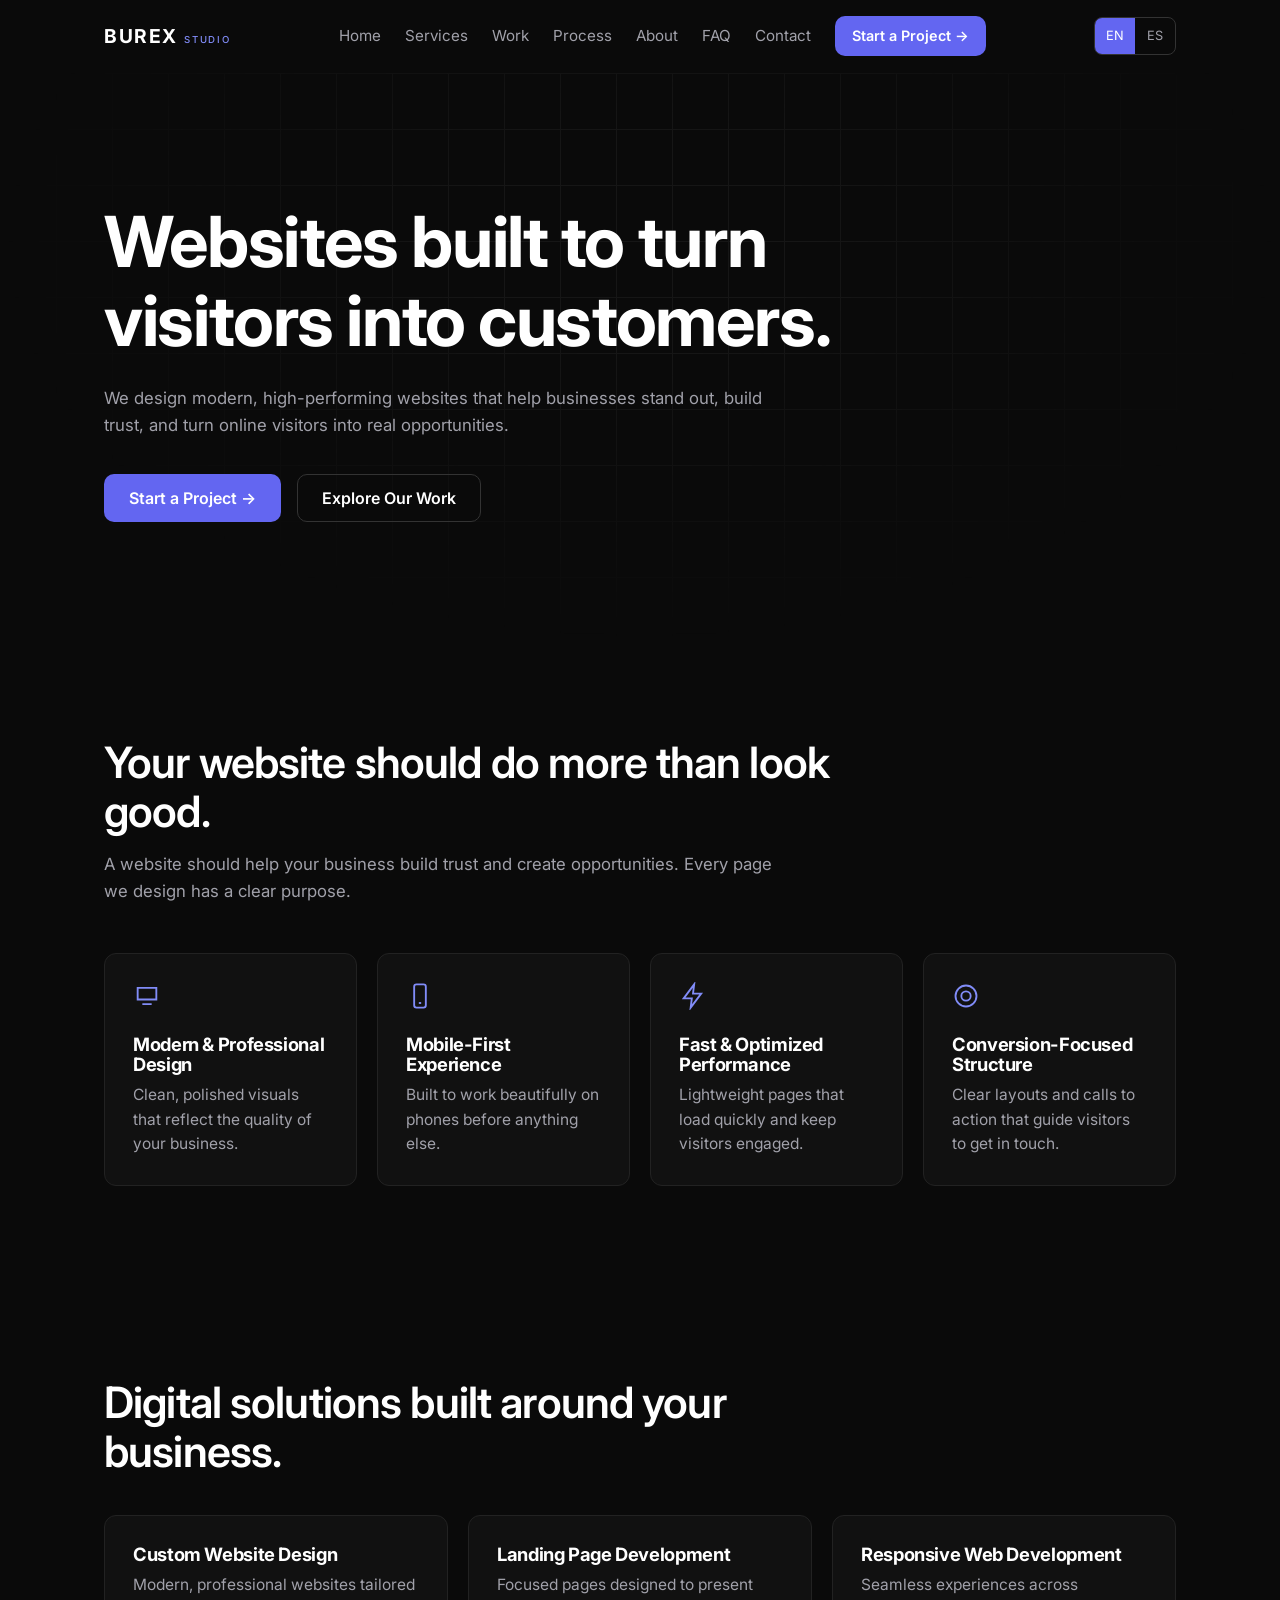
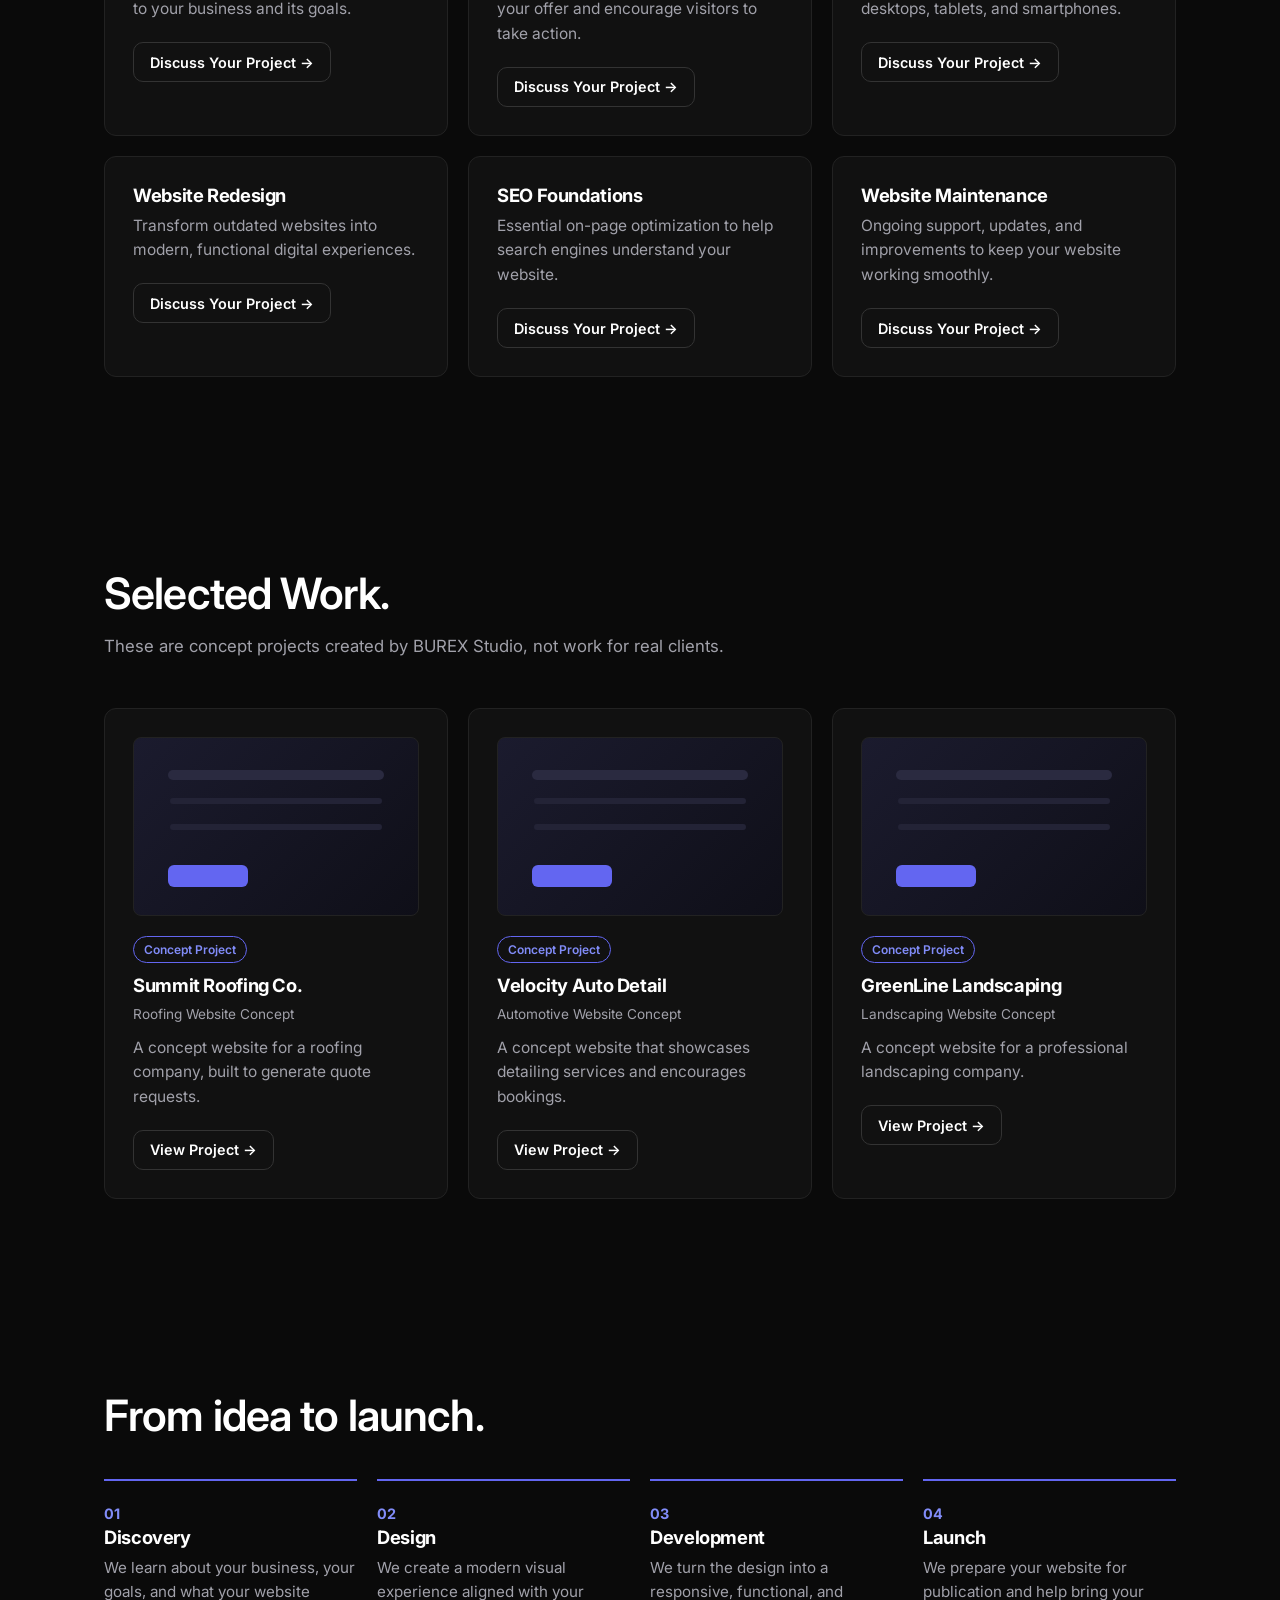
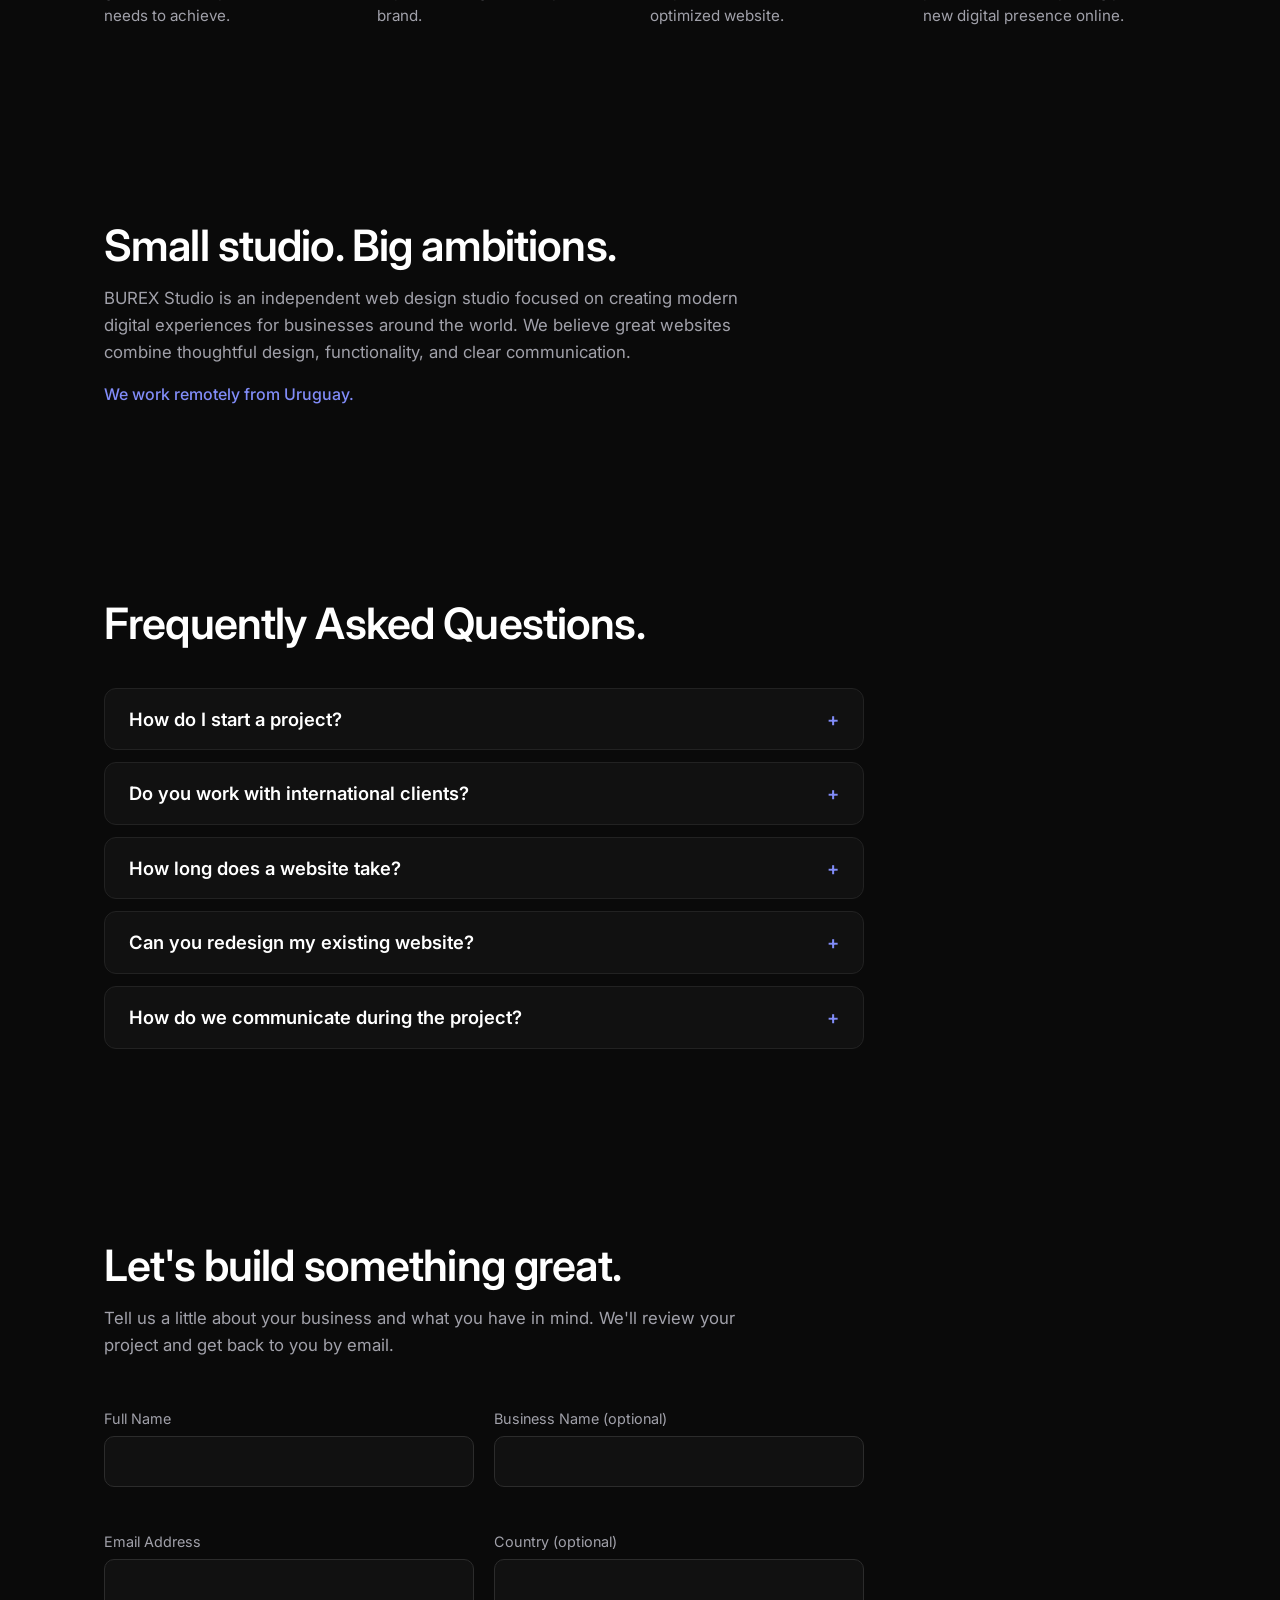
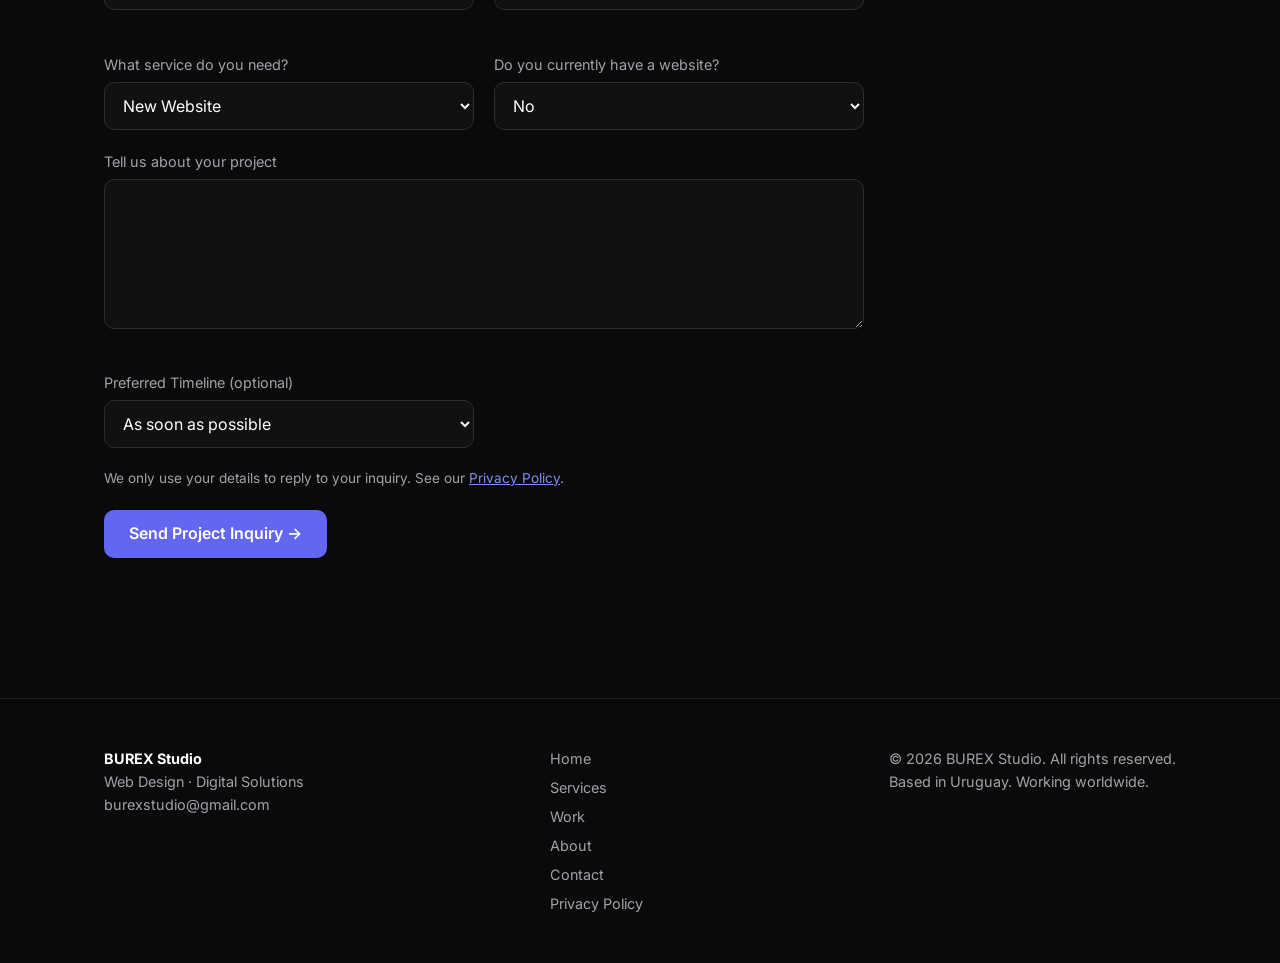
==== commit d041425f: "Eliminar correo alternativo" ====
--- a/index.html
+++ b/index.html
@@ -25,7 +25,7 @@
 <div class="form-actions"><button class="btn btn-primary" id="submit-btn" type="submit" data-i18n="contact.send">Send Project Inquiry →</button></div>
 <p class="form-status" id="form-status" role="status" aria-live="polite"></p>
 </form>
-<div class="alt-contact"><span data-i18n="contact.alt">Prefer to email us directly?</span> <a class="btn btn-secondary btn-small" id="mailto-btn" href="mailto:" data-i18n="contact.altBtn">Send an Email →</a></div></div></section></main>
+</div></section></main>
 <footer class="footer"><div class="container footer-inner"><div><strong>BUREX Studio</strong><p data-i18n="footer.tag">Web Design · Digital Solutions</p><p><a id="footer-email" href="mailto:"></a></p></div>
 <ul class="footer-links"><li><a href="#home" data-i18n="nav.home">Home</a></li><li><a href="#services" data-i18n="nav.services">Services</a></li><li><a href="#work" data-i18n="nav.work">Work</a></li><li><a href="#about" data-i18n="nav.about">About</a></li><li><a href="#contact" data-i18n="nav.contact">Contact</a></li><li><a href="pages/privacy.html" data-i18n="footer.privacy">Privacy Policy</a></li></ul>
 <p>© <span id="year"></span> BUREX Studio. <span data-i18n="footer.rights">All rights reserved.</span><br><span data-i18n="footer.based">Based in Uruguay. Working worldwide.</span></p></div></footer>
--- a/css/style.css
+++ b/css/style.css
@@ -66,7 +66,6 @@
 .field-error{color:#f87171;font-size:.85rem;min-height:1.2em}
 .form-note{color:var(--text-secondary);font-size:.85rem}.form-note a{color:var(--accent-hover);text-decoration:underline}
 .form-status{min-height:1.5em}.form-status.ok{color:#4ade80}.form-status.err{color:#f87171}
-.alt-contact{margin-top:40px;display:flex;gap:16px;align-items:center;flex-wrap:wrap;color:var(--text-secondary)}
 .page-hero{padding:80px 0 0}.page-hero h1{font-size:clamp(2rem,4vw,3rem)}
 .prose{max-width:720px}
 .footer{border-top:1px solid var(--border);padding:48px 0;color:var(--text-secondary);font-size:.9rem}
